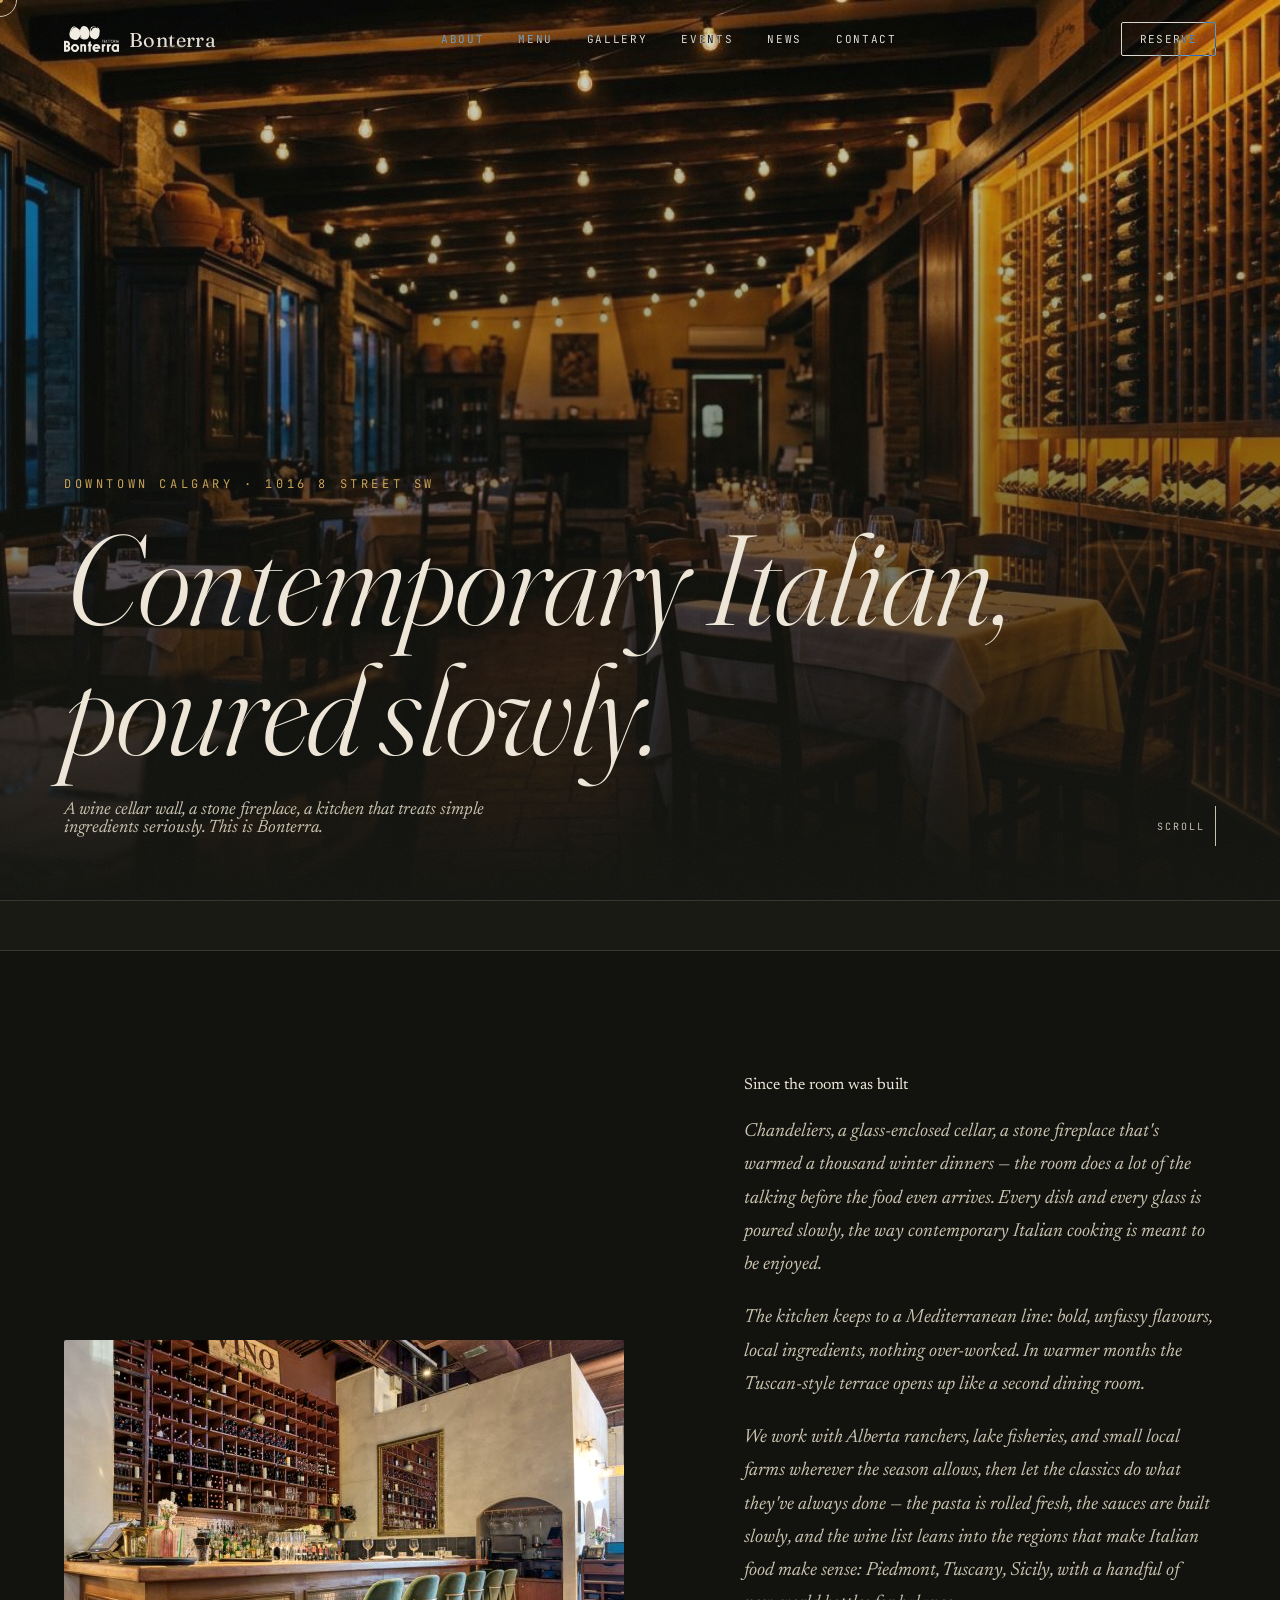
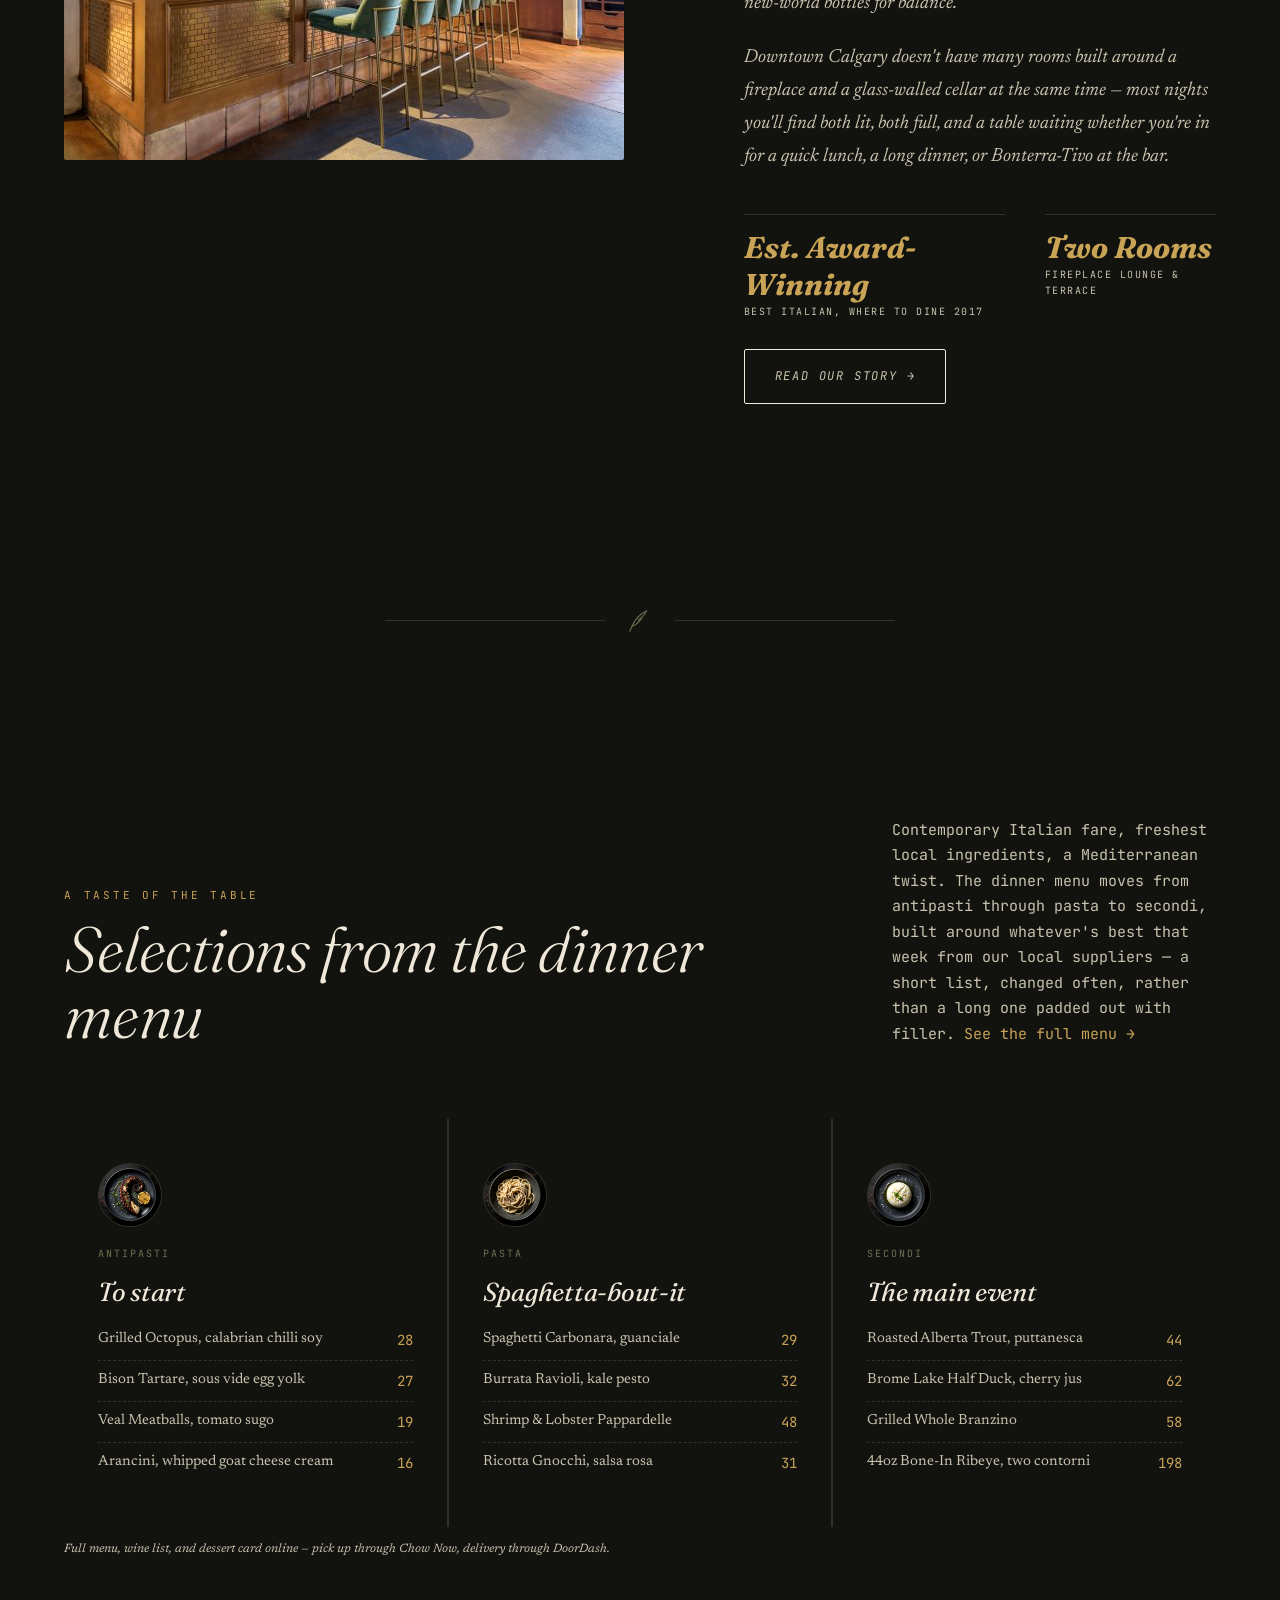
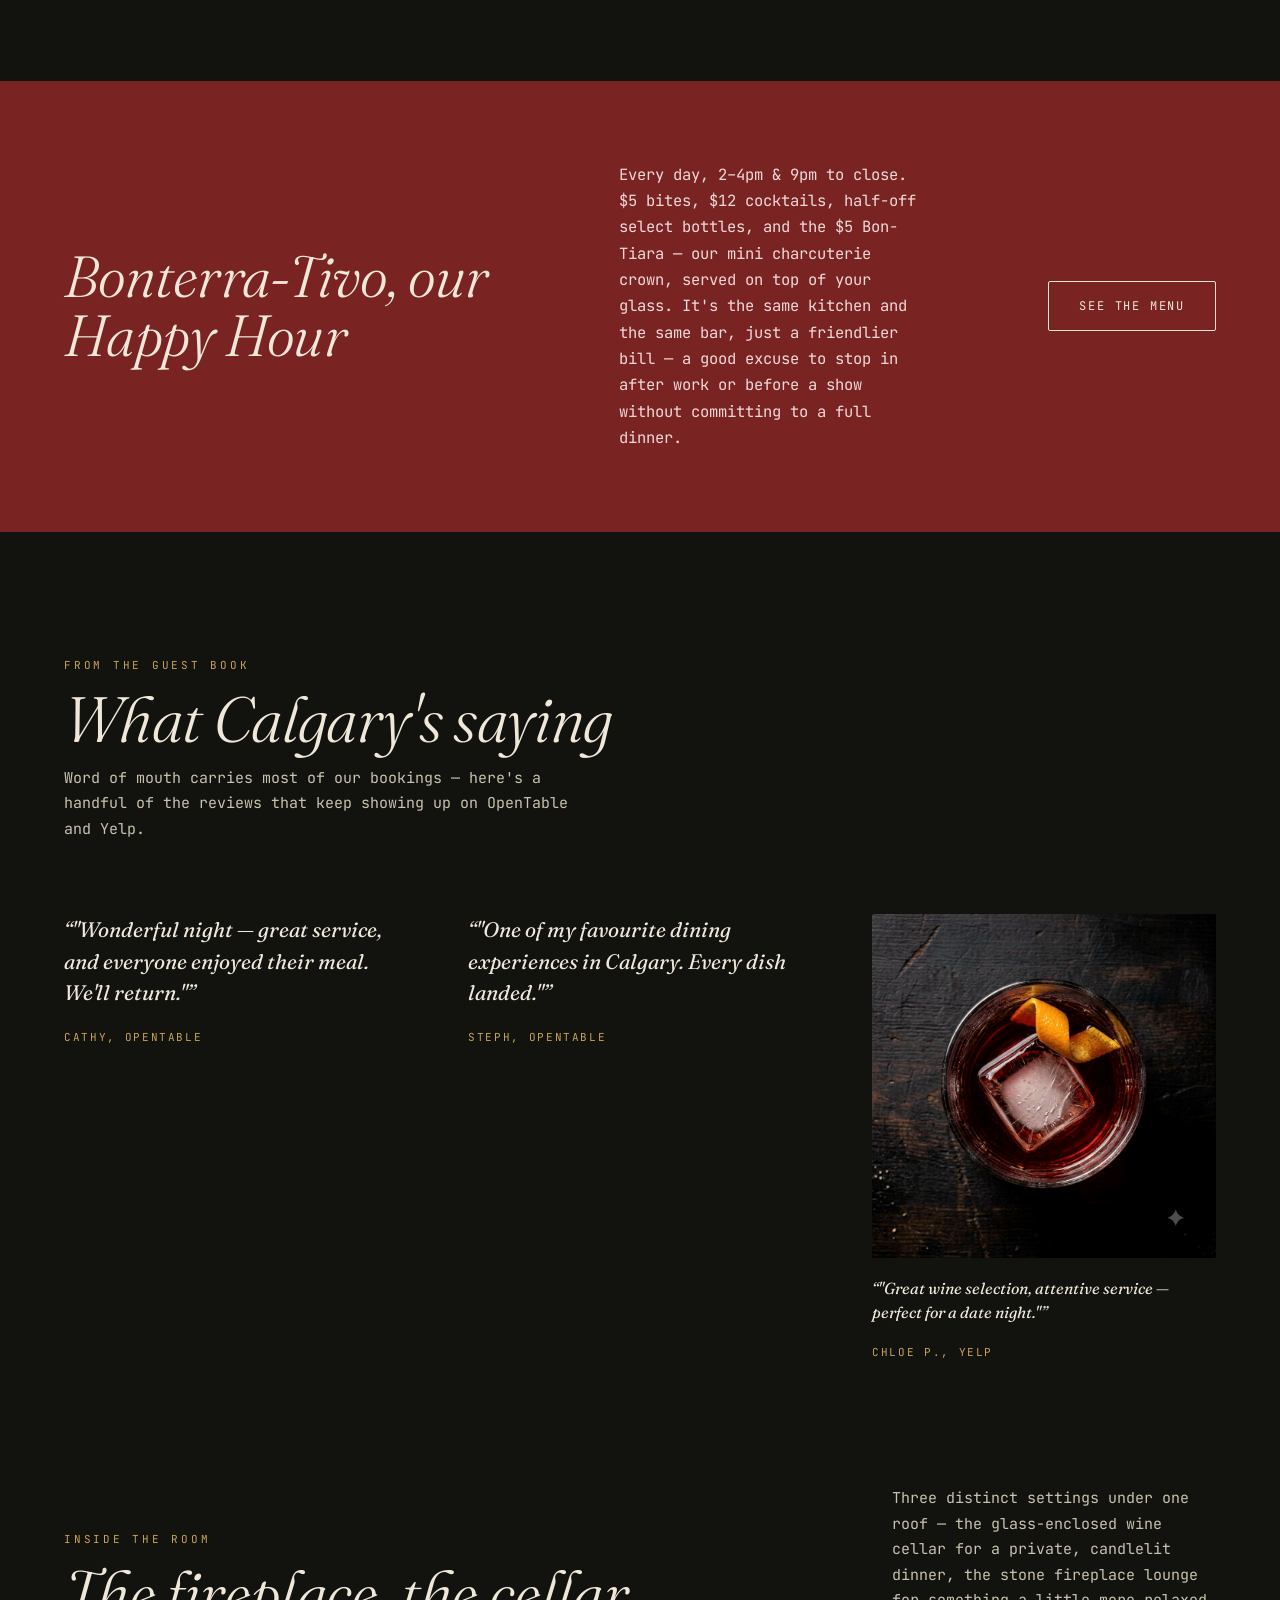
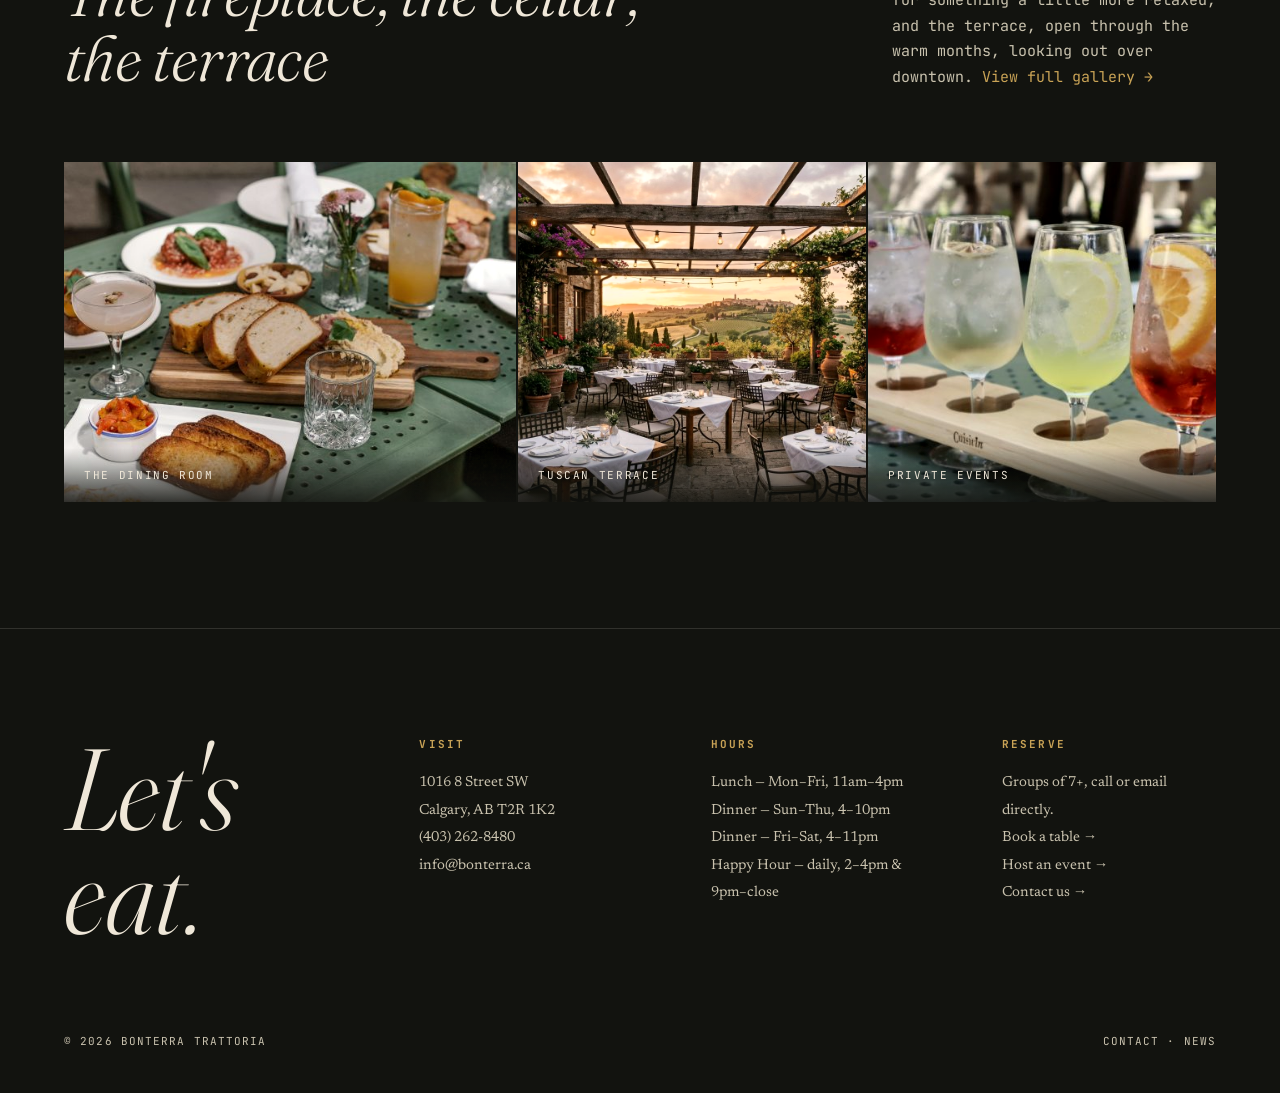
==== index.html @ 173fca6e "Fixed images: renamed and linked all restaurant photos" ====
<!DOCTYPE html>
<html lang="en">
<head>
<meta charset="UTF-8">
<meta name="viewport" content="width=device-width, initial-scale=1.0">
<title>Bonterra Trattoria — Italian in Calgary</title>
<meta name="description" content="Contemporary Italian in downtown Calgary — wine cellar, stone fireplace, Tuscan terrace, daily happy hour.">
<link rel="canonical" href="https://bonterra-website.pages.dev/">
<link rel="icon" href="/favicon.ico" sizes="any">
<link rel="icon" type="image/svg+xml" href="images/SVG/bonterra-logo-icon.svg">
<link rel="icon" type="image/png" sizes="180x180" href="images/favicon.png">
<link rel="apple-touch-icon" href="images/favicon.png">
<meta property="og:title" content="Bonterra Trattoria — Downtown Calgary">
<meta property="og:description" content="Contemporary Italian fare, a glass-enclosed wine cellar, and a Tuscan-style terrace in the heart of downtown Calgary.">
<meta property="og:type" content="restaurant">
<meta property="og:url" content="https://bonterra-website.pages.dev/">
<meta property="og:image" content="https://bonterra-website.pages.dev/images/hero-dining-room.jpg">
<meta name="twitter:card" content="summary_large_image">
<link rel="preconnect" href="https://fonts.googleapis.com">
<link rel="preconnect" href="https://fonts.gstatic.com" crossorigin>
<link rel="preload" as="style" href="https://fonts.googleapis.com/css2?family=Fraunces:opsz,wght,ital@9..144,300..700,0..1&family=Newsreader:ital,wght@1,400;1,500&family=JetBrains+Mono:wght@400;500&display=swap">
<link href="https://fonts.googleapis.com/css2?family=Fraunces:opsz,wght,ital@9..144,300..700,0..1&family=Newsreader:ital,wght@1,400;1,500&family=JetBrains+Mono:wght@400;500&display=swap" rel="stylesheet" media="print" onload="this.media='all'">
<noscript><link href="https://fonts.googleapis.com/css2?family=Fraunces:opsz,wght,ital@9..144,300..700,0..1&family=Newsreader:ital,wght@1,400;1,500&family=JetBrains+Mono:wght@400;500&display=swap" rel="stylesheet"></noscript>
<link rel="stylesheet" href="style.css">
<script type="application/ld+json">
{
  "@context": "https://schema.org",
  "@type": "Restaurant",
  "name": "Bonterra Trattoria",
  "image": "https://bonterra-website.pages.dev/images/hero-dining-room.jpg",
  "url": "https://bonterra-website.pages.dev/",
  "telephone": "+1-403-262-8480",
  "servesCuisine": "Italian",
  "priceRange": "$$$",
  "address": {
    "@type": "PostalAddress",
    "streetAddress": "1016 8 Street SW",
    "addressLocality": "Calgary",
    "addressRegion": "AB",
    "postalCode": "T2R 1K2",
    "addressCountry": "CA"
  },
  "openingHoursSpecification": [
    {"@type":"OpeningHoursSpecification","dayOfWeek":["Monday","Tuesday","Wednesday","Thursday","Friday"],"opens":"11:00","closes":"22:00"},
    {"@type":"OpeningHoursSpecification","dayOfWeek":["Saturday"],"opens":"16:00","closes":"23:00"},
    {"@type":"OpeningHoursSpecification","dayOfWeek":["Sunday"],"opens":"16:00","closes":"22:00"}
  ],
  "sameAs": []
}
</script>
</head>
<body>

<div id="loader">
  <div class="loader-greet" id="loaderGreet"></div>
  <div class="loader-mark"><img src="images/logo.png" alt="Bonterra"></div>
  <div class="loader-label">Bonterra Trattoria</div>
</div>

<div class="cursor-dot"></div>
<div class="cursor-ring"></div>
<div class="cursor-glow"></div>

<header>
  <a href="index.html" class="wordmark"><img src="images/logo.png" alt="Bonterra Trattoria olive branch logo"> Bonterra</a>
  <button class="menu-toggle" aria-label="Toggle menu"><span></span><span></span><span></span></button>
  <nav>
    <ul>
      <li><a href="about.html">About</a></li>
      <li><a href="menu.html">Menu</a></li>
      <li><a href="gallery.html">Gallery</a></li>
      <li><a href="events.html">Events</a></li>
      <li><a href="news.html">News</a></li>
      <li><a href="contact.html">Contact</a></li>
    </ul>
  </nav>
  <a href="reservations.html" class="nav-cta">Reserve</a>
</header>

<section class="hero" id="top">
  <div class="hero-eyebrow">Downtown Calgary · 1016 8 Street SW</div>
  <h1>Contemporary Italian,<br>poured slowly.</h1>
  <p class="hero-sub">A wine cellar wall, a stone fireplace, a kitchen that treats simple ingredients seriously. This is Bonterra.</p>
  <div class="scroll-cue"><span>Scroll</span><div class="line"></div></div>
</section>

<div class="ticker-wrap">
  <div class="ticker">
    <span><b>Bonterra-Tivo</b> — Happy Hour daily 2–4pm &amp; 9pm–close</span>
    <span><b>$5</b> House-made focaccia, cultured butter</span>
    <span><b>$12</b> Cocktails during Bonterra-Tivo</span>
    <span><b>50% off</b> bottles of wine under $100</span>
    <span><b>The Sunday Chop</b> — dine-in only, Sundays after 4pm</span>
    <span aria-hidden="true"><span class="tick-em">Bonterra-Tivo</span> — Happy Hour daily 2–4pm &amp; 9pm–close</span>
    <span aria-hidden="true"><span class="tick-em">$5</span> House-made focaccia, cultured butter</span>
    <span aria-hidden="true"><span class="tick-em">$12</span> Cocktails during Bonterra-Tivo</span>
    <span aria-hidden="true"><span class="tick-em">50% off</span> bottles of wine under $100</span>
    <span aria-hidden="true"><span class="tick-em">The Sunday Chop</span> — dine-in only, Sundays after 4pm</span>
  </div>
</div>

<section id="about">
  <div class="about-grid">
    <img class="reveal" src="images/bonterra-wine-bar-560x420.jpg" alt="Bonterra wine bar" loading="lazy">
    <div class="about-copy reveal">
      <span class="section-head tag" style="margin-bottom:22px;">Since the room was built</span>
      <p>Chandeliers, a glass-enclosed cellar, a stone fireplace that's warmed a thousand winter dinners — the room does a lot of the talking before the food even arrives. Every dish and every glass is poured slowly, the way contemporary Italian cooking is meant to be enjoyed.</p>
      <p>The kitchen keeps to a Mediterranean line: bold, unfussy flavours, local ingredients, nothing over-worked. In warmer months the Tuscan-style terrace opens up like a second dining room.</p>
      <p>We work with Alberta ranchers, lake fisheries, and small local farms wherever the season allows, then let the classics do what they've always done — the pasta is rolled fresh, the sauces are built slowly, and the wine list leans into the regions that make Italian food make sense: Piedmont, Tuscany, Sicily, with a handful of new-world bottles for balance.</p>
      <p>Downtown Calgary doesn't have many rooms built around a fireplace and a glass-walled cellar at the same time — most nights you'll find both lit, both full, and a table waiting whether you're in for a quick lunch, a long dinner, or Bonterra-Tivo at the bar.</p>
      <div class="about-stats">
        <div><b>Est. Award-Winning</b><span>Best Italian, Where to Dine 2017</span></div>
        <div><b>Two Rooms</b><span>Fireplace lounge &amp; terrace</span></div>
      </div>
      <p style="margin-top:30px;"><a href="about.html" class="hh-cta" style="display:inline-block;">Read our story →</a></p>
    </div>
  </div>
</section>

<div class="olive-divider reveal"><div class="stem"></div><svg viewBox="0 0 40 40"><path d="M8,32 C12,22 16,14 28,8"/><path d="M12,26 C16,24 19,21 22,17"/><path d="M18,19 C22,16 25,13 27,10" /></svg><div class="stem"></div></div>

<section id="menu">
  <div class="section-head reveal">
    <div>
      <span class="tag">A taste of the table</span>
      <h2>Selections from the dinner menu</h2>
    </div>
    <p>Contemporary Italian fare, freshest local ingredients, a Mediterranean twist. The dinner menu moves from antipasti through pasta to secondi, built around whatever's best that week from our local suppliers — a short list, changed often, rather than a long one padded out with filler. <a href="menu.html" style="color:var(--brass);">See the full menu →</a></p>
  </div>
  <div class="menu-cards reveal">
    <div class="menu-card">
      <img class="dish-photo" src="images/dish-octopus.jpg" alt="Grilled octopus" loading="lazy">
      <span class="cat">Antipasti</span>
      <h3>To start</h3>
      <div class="dish-row"><span class="dish-name">Grilled Octopus, calabrian chilli soy</span><span class="dish-price">28</span></div>
      <div class="dish-row"><span class="dish-name">Bison Tartare, sous vide egg yolk</span><span class="dish-price">27</span></div>
      <div class="dish-row"><span class="dish-name">Veal Meatballs, tomato sugo</span><span class="dish-price">19</span></div>
      <div class="dish-row"><span class="dish-name">Arancini, whipped goat cheese cream</span><span class="dish-price">16</span></div>
    </div>
    <div class="menu-card">
      <img class="dish-photo" src="images/dish-cacio-e-pepe.jpg" alt="Cacio e pepe" loading="lazy">
      <span class="cat">Pasta</span>
      <h3>Spaghetta-bout-it</h3>
      <div class="dish-row"><span class="dish-name">Spaghetti Carbonara, guanciale</span><span class="dish-price">29</span></div>
      <div class="dish-row"><span class="dish-name">Burrata Ravioli, kale pesto</span><span class="dish-price">32</span></div>
      <div class="dish-row"><span class="dish-name">Shrimp &amp; Lobster Pappardelle</span><span class="dish-price">48</span></div>
      <div class="dish-row"><span class="dish-name">Ricotta Gnocchi, salsa rosa</span><span class="dish-price">31</span></div>
    </div>
    <div class="menu-card">
      <img class="dish-photo" src="images/dish-burrata.jpg" alt="Burrata" loading="lazy">
      <span class="cat">Secondi</span>
      <h3>The main event</h3>
      <div class="dish-row"><span class="dish-name">Roasted Alberta Trout, puttanesca</span><span class="dish-price">44</span></div>
      <div class="dish-row"><span class="dish-name">Brome Lake Half Duck, cherry jus</span><span class="dish-price">62</span></div>
      <div class="dish-row"><span class="dish-name">Grilled Whole Branzino</span><span class="dish-price">58</span></div>
      <div class="dish-row"><span class="dish-name">44oz Bone-In Ribeye, two contorni</span><span class="dish-price">198</span></div>
    </div>
  </div>
  <p class="menu-note reveal">Full menu, wine list, and dessert card online — pick up through Chow Now, delivery through DoorDash.</p>
</section>

<section id="happy-hour" style="padding:0;">
  <div class="hh-band reveal">
    <h2>Bonterra-Tivo, our Happy Hour</h2>
    <p>Every day, 2–4pm &amp; 9pm to close. $5 bites, $12 cocktails, half-off select bottles, and the $5 Bon-Tiara — our mini charcuterie crown, served on top of your glass. It's the same kitchen and the same bar, just a friendlier bill — a good excuse to stop in after work or before a show without committing to a full dinner.</p>
    <a href="menu.html#happy-hour" class="hh-cta">See the menu</a>
  </div>
</section>

<section>
  <div class="section-head reveal">
    <div><span class="tag">From the guest book</span><h2>What Calgary's saying</h2><p style="max-width:520px;margin-top:14px;color:var(--parchment-dim);">Word of mouth carries most of our bookings — here's a handful of the reviews that keep showing up on OpenTable and Yelp.</p></div>
  </div>
  <div class="reviews reveal">
    <div class="review"><q>"Wonderful night — great service, and everyone enjoyed their meal. We'll return."</q><span class="who">Cathy, OpenTable</span></div>
    <div class="review"><q>"One of my favourite dining experiences in Calgary. Every dish landed."</q><span class="who">Steph, OpenTable</span></div>
    <div class="review">
      <img src="images/cocktail-negroni.jpg" alt="Bonterra cocktail" style="width:100%;aspect-ratio:1;object-fit:cover;border-radius:2px;margin-bottom:18px;filter:sepia(0.1) contrast(1.05);">
      <q style="font-size:16px;">"Great wine selection, attentive service — perfect for a date night."</q><span class="who">Chloe P., Yelp</span>
    </div>
  </div>
</section>

<section style="padding-top:0;">
  <div class="section-head reveal">
    <div><span class="tag">Inside the room</span><h2>The fireplace, the cellar, the terrace</h2></div>
    <p>Three distinct settings under one roof — the glass-enclosed wine cellar for a private, candlelit dinner, the stone fireplace lounge for something a little more relaxed, and the terrace, open through the warm months, looking out over downtown. <a href="gallery.html" style="color:var(--brass);">View full gallery →</a></p>
  </div>
  <div class="strip reveal">
    <figure><img src="images/IMG_9889-min-940x420.jpg" alt="Dining room"><figcaption>The dining room</figcaption></figure>
    <figure><img src="images/terrace-sunset.jpg" alt="Terrace at sunset"><figcaption>Tuscan terrace</figcaption></figure>
    <figure><img src="images/IMG_5061-940x420.jpg" alt="Private event space"><figcaption>Private events</figcaption></figure>
  </div>
</section>

<footer id="visit">
  <div class="footer-grid">
    <div>
      <div class="footer-word">Let's<br>eat.</div>
    </div>
    <div>
      <h4>Visit</h4>
      <p>1016 8 Street SW<br>Calgary, AB T2R 1K2</p>
      <a href="tel:4032628480">(403) 262-8480</a>
      <a href="mailto:info@bonterra.ca">info@bonterra.ca</a>
    </div>
    <div>
      <h4>Hours</h4>
      <p>Lunch — Mon–Fri, 11am–4pm</p>
      <p>Dinner — Sun–Thu, 4–10pm</p>
      <p>Dinner — Fri–Sat, 4–11pm</p>
      <p>Happy Hour — daily, 2–4pm &amp; 9pm–close</p>
    </div>
    <div>
      <h4>Reserve</h4>
      <p>Groups of 7+, call or email directly.</p>
      <a href="reservations.html">Book a table →</a>
      <a href="events.html">Host an event →</a>
      <a href="contact.html">Contact us →</a>
    </div>
  </div>
  <div class="footer-bottom">
    <span>© 2026 Bonterra Trattoria</span>
    <span><a href="contact.html">Contact</a> · <a href="news.html">News</a></span>
  </div>
</footer>

<script src="script.js"></script>
</body>
</html>
---- style.css ----
:root{
    --ink:#12130f;
    --ink-2:#191a14;
    --parchment:#efe7d8;
    --parchment-dim:#c9c2ae;
    --brass:#c9a356;
    --oxblood:#7a2323;
    --olive:#6b7353;
    --line:rgba(239,231,216,0.14);
  }
  *{box-sizing:border-box;margin:0;padding:0;}
  html{scroll-behavior:smooth;}
  body{
    background:var(--ink);
    color:var(--parchment);
    font-family:'Newsreader', serif;
    overflow-x:hidden;
    -webkit-font-smoothing:antialiased;
  }
  ::selection{background:var(--brass);color:var(--ink);}

  h1,h2,h3,.display{
    font-family:'Fraunces', serif;
    font-weight:400;
    letter-spacing:-0.01em;
    line-height:1.02;
  }
  .mono{
    font-family:'JetBrains Mono', monospace;
    letter-spacing:0.04em;
    text-transform:uppercase;
  }
  a{color:inherit;text-decoration:none;}
  img{max-width:100%;display:block;}

  /* grain overlay */
  body::before{
    content:"";
    position:fixed;inset:0;
    z-index:200;
    pointer-events:none;
    opacity:0.05;
    background-image:url("data:image/svg+xml,%3Csvg xmlns='http://www.w3.org/2000/svg' width='120' height='120'%3E%3Cfilter id='n'%3E%3CfeTurbulence type='fractalNoise' baseFrequency='0.9' numOctaves='2' stitchTiles='stitch'/%3E%3C/filter%3E%3Crect width='100%25' height='100%25' filter='url(%23n)'/%3E%3C/svg%3E");
  }

  /* ---------- LOADER ---------- */
  #loader{
    position:fixed;inset:0;z-index:500;
    background:var(--ink);
    display:flex;align-items:center;justify-content:center;
    transition:opacity 0.9s ease, visibility 0.9s ease;
  }
  #loader.done{opacity:0;visibility:hidden;}
  .loader-greet{
    position:absolute;
    left:50%;top:50%;
    font-family:'Fraunces',serif;
    font-style:italic;
    font-weight:400;
    font-size:clamp(28px,4vw,44px);
    color:var(--parchment);
    letter-spacing:0.01em;
    white-space:nowrap;
    opacity:0;
    transform:translate(-50%,calc(-50% + 10px));
    pointer-events:none;
  }
  .loader-greet.show{
    animation:greetPulse 0.42s ease forwards;
  }
  @keyframes greetPulse{
    0%{opacity:0;transform:translate(-50%,calc(-50% + 10px));}
    35%{opacity:1;transform:translate(-50%,-50%);}
    75%{opacity:1;transform:translate(-50%,-50%);}
    100%{opacity:0;transform:translate(-50%,calc(-50% - 8px));}
  }
  .loader-mark{
    position:relative;width:180px;height:auto;
  }
  .loader-mark img{
    width:100%;height:auto;display:block;
    opacity:0;
    transform:scale(0.85);
    filter:brightness(0) saturate(100%) invert(76%) sepia(29%) saturate(447%) hue-rotate(1deg) brightness(93%) contrast(90%);
    animation:markIn 1.1s cubic-bezier(.16,.9,.3,1) 1.9s forwards;
  }
  @keyframes markIn{
    0%{opacity:0;transform:scale(0.8);}
    60%{opacity:1;}
    100%{opacity:1;transform:scale(1);}
  }
  .loader-mark::after{
    content:"";
    position:absolute;left:50%;top:50%;
    width:60px;height:60px;
    transform:translate(-50%,-50%);
    border:1px solid var(--brass);
    border-radius:50%;
    opacity:0;
    animation:ringPulse 1.8s ease 2.0s forwards;
  }
  @keyframes ringPulse{
    0%{opacity:0.9;width:60px;height:60px;}
    100%{opacity:0;width:340px;height:340px;}
  }
  .loader-label{
    position:absolute;
    bottom:14%;
    font-family:'JetBrains Mono',monospace;
    font-size:11px;
    letter-spacing:0.3em;
    color:var(--parchment-dim);
    text-transform:uppercase;
    opacity:0;
    animation:fadeIn 0.6s ease 2.3s forwards;
  }
  @keyframes fadeIn{to{opacity:1;}}

  /* ---------- CUSTOM CURSOR ---------- */
  @media (hover:hover) and (pointer:fine){
    body{cursor:none;}
    .cursor-dot, .cursor-ring{
      position:fixed;top:0;left:0;pointer-events:none;z-index:400;
      transform:translate(-50%,-50%);
    }
    .cursor-dot{
      width:6px;height:6px;border-radius:50%;background:var(--brass);
      transition:transform 0.15s ease, opacity 0.2s ease;
    }
    .cursor-ring{
      width:34px;height:34px;border-radius:50%;
      border:1px solid var(--parchment-dim);
      transition:width 0.25s ease, height 0.25s ease, border-color 0.25s ease, transform 0.08s linear, opacity 0.2s ease;
    }
    .cursor-ring.hovering{
      width:64px;height:64px;
      border-color:var(--brass);
      background:rgba(201,163,86,0.08);
    }
  }

  /* ---------- CURSOR GLOW + OLIVE TRAIL ---------- */
  .cursor-glow{
    position:fixed;top:0;left:0;z-index:150;pointer-events:none;
    width:520px;height:520px;border-radius:50%;
    transform:translate(-50%,-50%);
    background:radial-gradient(circle, rgba(201,163,86,0.16) 0%, rgba(107,115,83,0.10) 38%, rgba(107,115,83,0) 70%);
    mix-blend-mode:screen;
    opacity:0;
    transition:opacity 0.5s ease;
    will-change:left,top;
  }
  .cursor-glow.active{opacity:1;}

  .olive-leaf{
    position:fixed;top:0;left:0;z-index:151;pointer-events:none;
    width:16px;height:16px;
    transform:translate(-50%,-50%) rotate(0deg) scale(0.6);
    opacity:0;
    color:var(--olive);
  }
  .olive-leaf svg{width:100%;height:100%;display:block;}
  .olive-leaf path{fill:currentColor;opacity:0.55;}
  @keyframes leafDrift{
    0%{opacity:0;transform:translate(-50%,-50%) rotate(var(--r0,0deg)) scale(0.4);}
    12%{opacity:0.85;}
    100%{
      opacity:0;
      transform:translate(calc(-50% + var(--dx,40px)), calc(-50% + var(--dy,60px))) rotate(var(--r1,120deg)) scale(1);
    }
  }
  .olive-leaf.drift{animation:leafDrift 1.6s cubic-bezier(.2,.7,.3,1) forwards;}

  @media (max-width:820px){
    .cursor-glow, .olive-leaf{display:none;}
  }

  /* ---------- OLIVE DIVIDER ---------- */
  .olive-divider{
    display:flex;align-items:center;justify-content:center;gap:18px;
    padding:6vh 0;opacity:0.75;
  }
  .olive-divider .stem{width:min(220px,30vw);height:1px;background:var(--line);}
  .olive-divider svg{width:34px;height:34px;flex-shrink:0;}
  .olive-divider path{fill:none;stroke:var(--olive);stroke-width:1.3;stroke-linecap:round;}

  /* ---------- NAV ---------- */
  header{
    position:fixed;top:0;left:0;right:0;z-index:100;
    display:flex;align-items:center;justify-content:space-between;
    padding:22px 5vw;
    mix-blend-mode:difference;
  }
  .wordmark{font-family:'Fraunces',serif;font-size:20px;letter-spacing:0.02em;display:flex;align-items:center;gap:10px;}
  .wordmark img{height:26px;width:auto;filter:brightness(0) saturate(100%) invert(94%) sepia(8%) saturate(215%) hue-rotate(9deg) brightness(103%) contrast(94%);}
  nav ul{list-style:none;display:flex;gap:34px;}
  nav a{font-family:'JetBrains Mono',monospace;font-size:11px;letter-spacing:0.15em;text-transform:uppercase;position:relative;}
  nav a::after{
    content:"";position:absolute;left:0;bottom:-4px;width:0;height:1px;background:var(--brass);
    transition:width 0.3s ease;
  }
  nav a:hover::after{width:100%;}
  .nav-cta{
    border:1px solid var(--parchment);padding:9px 18px;border-radius:2px;
    font-family:'JetBrains Mono',monospace;font-size:11px;letter-spacing:0.1em;text-transform:uppercase;
  }
  .menu-toggle{display:none;}

  /* ---------- HERO ---------- */
  .hero{
    position:relative;min-height:100svh;
    display:flex;flex-direction:column;justify-content:flex-end;
    padding:0 5vw 7vh;
    background:
      linear-gradient(180deg, rgba(18,19,15,0.15) 0%, rgba(18,19,15,0.55) 60%, var(--ink) 100%),
      url('images/hero-dining-room.jpg') center 40%/cover no-repeat;
  }
  .hero-eyebrow{
    font-family:'JetBrains Mono',monospace;font-size:12px;letter-spacing:0.3em;
    color:var(--brass);text-transform:uppercase;margin-bottom:22px;
    opacity:0;animation:riseIn 1s ease 0.4s forwards;
  }
  .hero h1{
    font-size:clamp(52px, 10vw, 148px);
    font-style:italic;
    font-weight:300;
    color:var(--parchment);
    max-width:14ch;
    opacity:0;animation:riseIn 1.1s ease 0.6s forwards;
  }
  .hero-sub{
    margin-top:26px;max-width:46ch;font-size:18px;color:var(--parchment-dim);font-style:italic;
    opacity:0;animation:riseIn 1.1s ease 0.9s forwards;
  }
  @keyframes riseIn{from{opacity:0;transform:translateY(24px);}to{opacity:1;transform:translateY(0);}}

  .scroll-cue{
    position:absolute;right:5vw;bottom:6vh;
    display:flex;align-items:center;gap:10px;
    font-family:'JetBrains Mono',monospace;font-size:10px;letter-spacing:0.2em;color:var(--parchment-dim);
    text-transform:uppercase;
  }
  .scroll-cue .line{width:1px;height:40px;background:var(--parchment-dim);position:relative;overflow:hidden;}
  .scroll-cue .line::after{
    content:"";position:absolute;top:-100%;left:0;width:100%;height:100%;background:var(--brass);
    animation:pour 2.2s ease-in-out infinite;
  }
  @keyframes pour{0%{top:-100%;}60%{top:100%;}100%{top:100%;}}

  /* ---------- TICKER ---------- */
  .ticker-wrap{
    border-top:1px solid var(--line);border-bottom:1px solid var(--line);
    background:var(--ink-2);
    padding:16px 0;overflow:hidden;white-space:nowrap;
  }
  .ticker{display:inline-block;padding-left:100%;animation:scrollTicker 32s linear infinite;}
  .ticker span{
    font-family:'JetBrains Mono',monospace;font-size:13px;letter-spacing:0.08em;
    text-transform:uppercase;color:var(--parchment-dim);margin-right:48px;
  }
  .ticker span b, .ticker span .tick-em{color:var(--brass);font-weight:500;}
  @keyframes scrollTicker{from{transform:translateX(0);}to{transform:translateX(-100%);}}

  section{padding:14vh 5vw;position:relative;}
  .section-head{display:flex;justify-content:space-between;align-items:flex-end;gap:40px;margin-bottom:8vh;flex-wrap:wrap;}
  .section-head .tag{
    font-family:'JetBrains Mono',monospace;font-size:11px;letter-spacing:0.25em;
    color:var(--brass);text-transform:uppercase;margin-bottom:14px;display:block;
  }
  .section-head h2{font-size:clamp(34px,5vw,64px);font-style:italic;font-weight:300;max-width:16ch;}
  .section-head p{max-width:36ch;color:var(--parchment-dim);font-size:15px;font-family:'JetBrains Mono',monospace;text-transform:none;letter-spacing:0;line-height:1.7;}

  .reveal{opacity:0;transform:translateY(36px);transition:opacity 0.9s ease, transform 0.9s ease;}
  .reveal.in{opacity:1;transform:translateY(0);}

  /* ---------- ABOUT ---------- */
  .about-grid{display:grid;grid-template-columns:1.1fr 0.9fr;gap:8vw;align-items:center;}
  .about-grid img{border-radius:2px;filter:sepia(0.15) contrast(1.05);}
  .about-copy p{font-size:19px;line-height:1.75;color:var(--parchment-dim);font-style:italic;margin-bottom:20px;}
  .about-stats{display:flex;gap:40px;margin-top:40px;}
  .about-stats div{border-top:1px solid var(--line);padding-top:14px;}
  .about-stats b{font-family:'Fraunces',serif;font-size:30px;display:block;color:var(--brass);font-style:italic;}
  .about-stats span{font-family:'JetBrains Mono',monospace;font-size:10px;letter-spacing:0.15em;text-transform:uppercase;color:var(--parchment-dim);}

  /* ---------- MENU ---------- */
  .menu-cards{display:grid;grid-template-columns:repeat(3,1fr);gap:2px;background:var(--line);}
  .menu-card{
    background:var(--ink);padding:44px 34px;position:relative;overflow:hidden;
    transition:background 0.4s ease;
  }
  .menu-card:hover{background:var(--ink-2);}
  .dish-photo{width:64px;height:64px;object-fit:cover;border-radius:50%;border:1px solid var(--line);margin-bottom:18px;filter:sepia(0.15) contrast(1.05);}
  .menu-card .cat{font-family:'JetBrains Mono',monospace;font-size:10px;letter-spacing:0.2em;color:var(--olive);text-transform:uppercase;}
  .menu-card h3{font-size:26px;font-style:italic;margin:18px 0 14px;color:var(--parchment);}
  .dish-row{display:flex;justify-content:space-between;gap:16px;padding:11px 0;border-bottom:1px dashed var(--line);}
  .dish-row:last-child{border-bottom:none;}
  .dish-name{font-size:14.5px;color:var(--parchment-dim);}
  .dish-price{font-family:'JetBrains Mono',monospace;font-size:14px;color:var(--brass);}
  .menu-note{font-size:12px;color:var(--parchment-dim);opacity:0.65;font-style:italic;margin-top:16px;}

  /* ---------- HAPPY HOUR BANNER ---------- */
  .hh-band{
    background:var(--oxblood);
    padding:9vh 5vw;
    display:flex;align-items:center;justify-content:space-between;gap:40px;flex-wrap:wrap;
  }
  .hh-band h2{font-size:clamp(30px,5vw,58px);font-style:italic;font-weight:300;max-width:12ch;}
  .hh-band p{max-width:34ch;font-size:15.5px;line-height:1.7;color:#f0d9d9;font-family:'JetBrains Mono',monospace;text-transform:none;letter-spacing:0;}
  .hh-cta{
    border:1px solid var(--parchment);padding:16px 30px;border-radius:2px;flex-shrink:0;
    font-family:'JetBrains Mono',monospace;font-size:12px;letter-spacing:0.15em;text-transform:uppercase;
    transition:background 0.3s ease, color 0.3s ease;
  }
  .hh-cta:hover{background:var(--parchment);color:var(--oxblood);}

  /* ---------- REVIEWS ---------- */
  .reviews{display:grid;grid-template-columns:repeat(3,1fr);gap:60px;}
  .review q{font-family:'Fraunces',serif;font-style:italic;font-size:21px;line-height:1.5;display:block;margin-bottom:20px;}
  .review .who{font-family:'JetBrains Mono',monospace;font-size:11px;letter-spacing:0.15em;color:var(--brass);text-transform:uppercase;}

  /* ---------- EVENTS/GALLERY STRIP ---------- */
  .strip{display:grid;grid-template-columns:1.3fr 1fr 1fr;gap:2px;}
  .strip figure{position:relative;overflow:hidden;height:340px;}
  .strip img{width:100%;height:100%;object-fit:cover;transition:transform 0.7s ease;filter:sepia(0.1) contrast(1.05);}
  .strip figure:hover img{transform:scale(1.06);}
  .strip figcaption{
    position:absolute;left:0;bottom:0;padding:20px;
    background:linear-gradient(0deg, rgba(18,19,15,0.85), transparent);
    font-family:'JetBrains Mono',monospace;font-size:11px;letter-spacing:0.15em;text-transform:uppercase;
    width:100%;
  }

  /* ---------- FOOTER / VISIT ---------- */
  footer{
    padding:12vh 5vw 5vh;border-top:1px solid var(--line);
  }
  .footer-grid{display:grid;grid-template-columns:1.3fr 1fr 1fr 1fr;gap:6vw;margin-bottom:10vh;}
  .footer-grid h4{
    font-family:'JetBrains Mono',monospace;font-size:11px;letter-spacing:0.2em;text-transform:uppercase;
    color:var(--brass);margin-bottom:18px;
  }
  .footer-grid p, .footer-grid a{font-size:14.5px;color:var(--parchment-dim);line-height:1.9;display:block;}
  .footer-grid a:hover{color:var(--parchment);}
  .footer-word{font-size:clamp(40px,9vw,120px);font-style:italic;font-family:'Fraunces',serif;font-weight:300;color:var(--parchment);line-height:0.9;}
  .footer-bottom{display:flex;justify-content:space-between;align-items:center;flex-wrap:wrap;gap:20px;
    font-family:'JetBrains Mono',monospace;font-size:11px;letter-spacing:0.1em;color:var(--parchment-dim);text-transform:uppercase;}

  @media (max-width:860px){
    nav ul{display:none;}
    .about-grid{grid-template-columns:1fr;}
    .menu-cards{grid-template-columns:1fr;}
    .reviews{grid-template-columns:1fr;gap:40px;}
    .strip{grid-template-columns:1fr;}
    .strip figure{height:220px;}
    .footer-grid{grid-template-columns:1fr 1fr;gap:40px;}
    .hh-band{flex-direction:column;align-items:flex-start;}
  }
  @media (prefers-reduced-motion: reduce){
    *{animation-duration:0.01ms !important; transition-duration:0.01ms !important;}
  }

/* ---------- MOBILE NAV ---------- */
.menu-toggle{
  display:none;
  background:none;border:none;cursor:pointer;
  width:26px;height:20px;position:relative;z-index:110;
}
.menu-toggle span{
  position:absolute;left:0;width:100%;height:1px;background:var(--parchment);
  transition:transform 0.3s ease, opacity 0.3s ease, top 0.3s ease;
}
.menu-toggle span:nth-child(1){top:0;}
.menu-toggle span:nth-child(2){top:9px;}
.menu-toggle span:nth-child(3){top:18px;}
.menu-toggle.open span:nth-child(1){top:9px;transform:rotate(45deg);}
.menu-toggle.open span:nth-child(2){opacity:0;}
.menu-toggle.open span:nth-child(3){top:9px;transform:rotate(-45deg);}

@media (max-width:860px){
  .menu-toggle{display:block;}
  nav{
    position:fixed;inset:0;z-index:105;
    background:var(--ink);
    display:flex;align-items:center;justify-content:center;
    opacity:0;visibility:hidden;
    transition:opacity 0.4s ease, visibility 0.4s ease;
  }
  nav.open{opacity:1;visibility:visible;}
  nav ul{display:flex !important;flex-direction:column;gap:30px;text-align:center;}
  nav a{font-size:16px;}
  header .nav-cta{display:none;}
}

/* ---------- PAGE HERO (interior pages) ---------- */
.page-hero{
  position:relative;min-height:52vh;
  display:flex;flex-direction:column;justify-content:flex-end;
  padding:0 5vw 6vh;
  background-size:cover;background-position:center;
}
.page-hero::before{
  content:"";position:absolute;inset:0;
  background:linear-gradient(180deg, rgba(18,19,15,0.35) 0%, rgba(18,19,15,0.65) 70%, var(--ink) 100%);
}
.page-hero .hero-eyebrow, .page-hero h1{position:relative;z-index:1;}
.page-hero h1{
  font-size:clamp(40px,7vw,88px);font-style:italic;font-weight:300;color:var(--parchment);
  opacity:0;animation:riseIn 1s ease 0.5s forwards;max-width:18ch;
}
.page-hero .hero-eyebrow{opacity:0;animation:riseIn 1s ease 0.3s forwards;}
.breadcrumb{
  font-family:'JetBrains Mono',monospace;font-size:11px;letter-spacing:0.15em;
  color:var(--parchment-dim);text-transform:uppercase;margin-top:18px;position:relative;z-index:1;
}
.breadcrumb a:hover{color:var(--brass);}

/* ---------- CONTENT PAGES ---------- */
.prose{max-width:70ch;}
.prose p{font-size:17px;line-height:1.8;color:var(--parchment-dim);margin-bottom:20px;}
.prose h3{font-size:26px;font-style:italic;margin:36px 0 14px;color:var(--parchment);}

.info-grid{display:grid;grid-template-columns:repeat(3,1fr);gap:2px;background:var(--line);margin-top:6vh;}
.info-card{background:var(--ink);padding:36px 30px;}
.info-card .cat{font-family:'JetBrains Mono',monospace;font-size:10px;letter-spacing:0.2em;color:var(--olive);text-transform:uppercase;}
.info-card h4{font-size:22px;font-style:italic;margin:14px 0 10px;}
.info-card p, .info-card a{font-size:14.5px;color:var(--parchment-dim);line-height:1.8;}
.info-card a:hover{color:var(--brass);}

/* forms */
.form-grid{display:grid;grid-template-columns:1fr 1fr;gap:24px;max-width:640px;}
.form-grid .full{grid-column:1 / -1;}
label{
  display:block;font-family:'JetBrains Mono',monospace;font-size:10px;letter-spacing:0.15em;
  text-transform:uppercase;color:var(--parchment-dim);margin-bottom:8px;
}
input, textarea, select{
  width:100%;background:transparent;border:none;border-bottom:1px solid var(--line);
  color:var(--parchment);font-family:'Newsreader',serif;font-size:16px;padding:10px 2px;
  transition:border-color 0.3s ease;
}
input:focus, textarea:focus, select:focus{outline:none;border-color:var(--brass);}
select option{background:var(--ink);color:var(--parchment);}
textarea{resize:vertical;min-height:100px;font-style:italic;}
.submit-btn{
  margin-top:10px;border:1px solid var(--parchment);padding:14px 32px;border-radius:2px;
  background:none;color:var(--parchment);font-family:'JetBrains Mono',monospace;
  font-size:12px;letter-spacing:0.15em;text-transform:uppercase;cursor:pointer;
  transition:background 0.3s ease, color 0.3s ease;
}
.submit-btn:hover{background:var(--parchment);color:var(--ink);}
.form-note{font-size:12.5px;color:var(--parchment-dim);opacity:0.7;margin-top:10px;}

/* menu page */
.full-menu-section{margin-bottom:10vh;}
.full-menu-section .cat-title{
  display:flex;align-items:center;gap:20px;margin-bottom:5vh;
}
.full-menu-section .cat-title h2{font-size:clamp(28px,4vw,44px);font-style:italic;font-weight:300;}
.full-menu-section .cat-title .stem{flex:1;height:1px;background:var(--line);}
.dish-grid{display:grid;grid-template-columns:1fr 1fr;gap:14px 60px;}
@media (max-width:700px){.dish-grid{grid-template-columns:1fr;}}

/* gallery */
.gallery-grid{display:grid;grid-template-columns:repeat(3,1fr);gap:3px;}
.gallery-grid figure{position:relative;overflow:hidden;aspect-ratio:1;}
.gallery-grid img{width:100%;height:100%;object-fit:cover;transition:transform 0.6s ease;filter:sepia(0.1) contrast(1.05);}
.gallery-grid figure:hover img{transform:scale(1.07);}
@media (max-width:700px){.gallery-grid{grid-template-columns:1fr 1fr;}}

/* news */
.news-list{display:flex;flex-direction:column;}
.news-item{
  display:flex;justify-content:space-between;align-items:baseline;gap:30px;
  padding:28px 0;border-bottom:1px solid var(--line);
}
.news-item .date{font-family:'JetBrains Mono',monospace;font-size:11px;letter-spacing:0.1em;color:var(--brass);text-transform:uppercase;flex-shrink:0;}
.news-item h3{font-size:24px;font-style:italic;font-weight:300;}
.news-item p{color:var(--parchment-dim);font-size:14.5px;margin-top:6px;max-width:56ch;}
@media (max-width:700px){.news-item{flex-direction:column;gap:6px;}}

@media (max-width:860px){
  .info-grid{grid-template-columns:1fr;}
  .gallery-grid{grid-template-columns:1fr 1fr;}
}

/* linen texture accent behind full menu sections */
#menu, .full-menu-section:first-of-type{
  position:relative;
}
section:has(.full-menu-section)::before{
  content:"";
  position:absolute;inset:0;
  background:url('images/linen-bg.jpg') center/cover;
  opacity:0.05;
  mix-blend-mode:overlay;
  pointer-events:none;
  z-index:0;
}
section:has(.full-menu-section) > *{position:relative;z-index:1;}
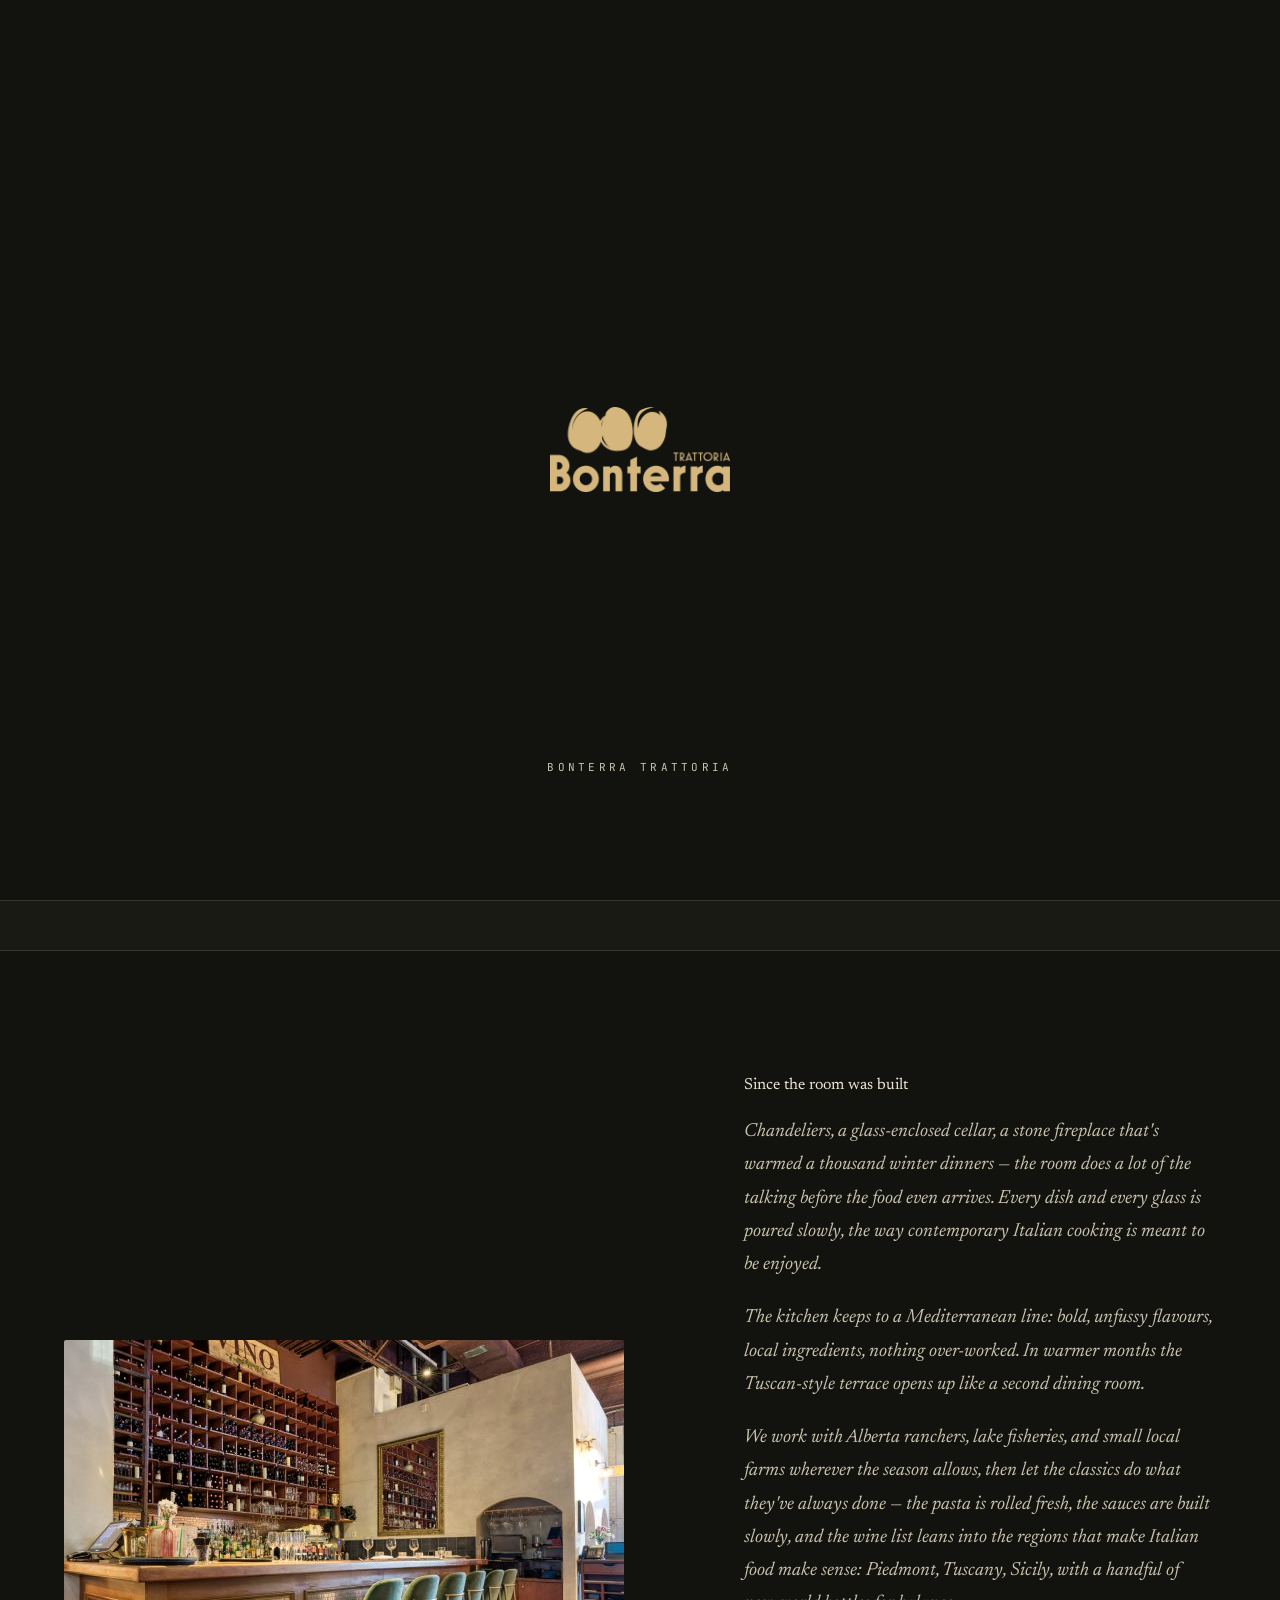
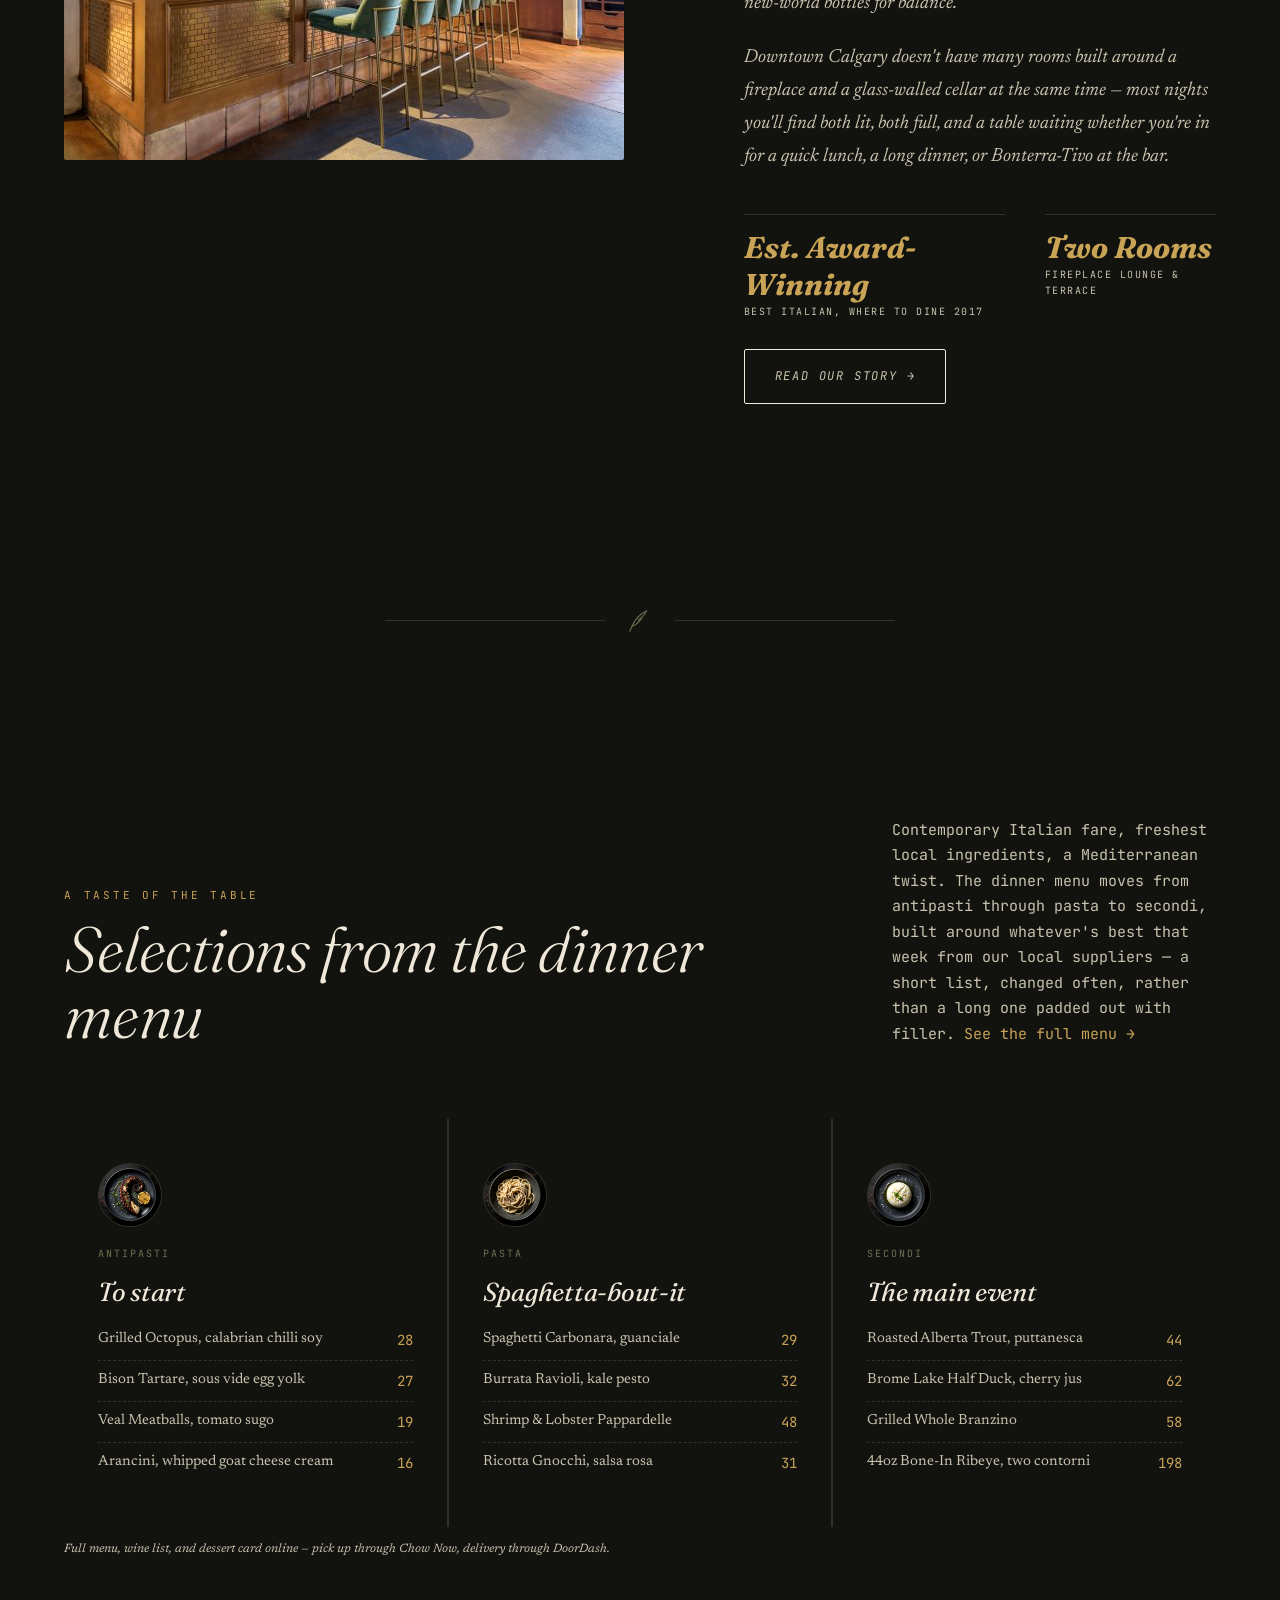
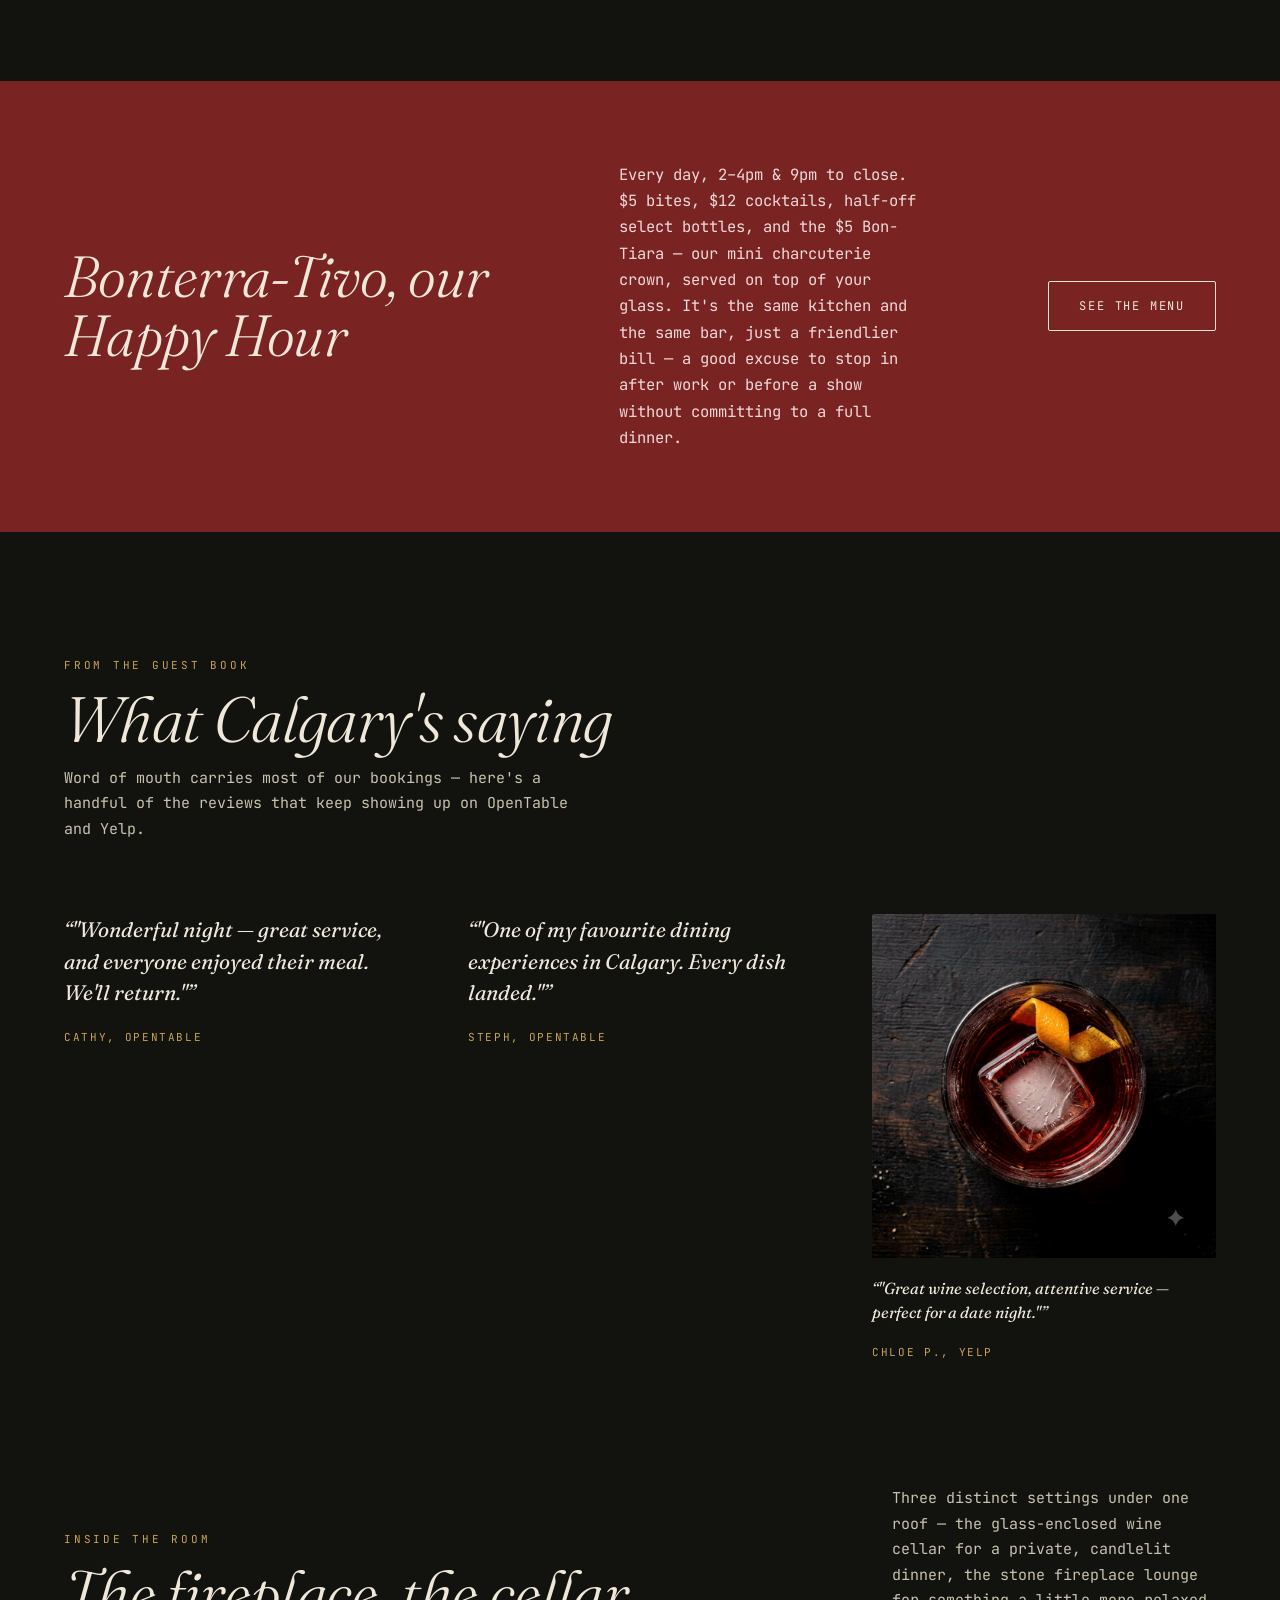
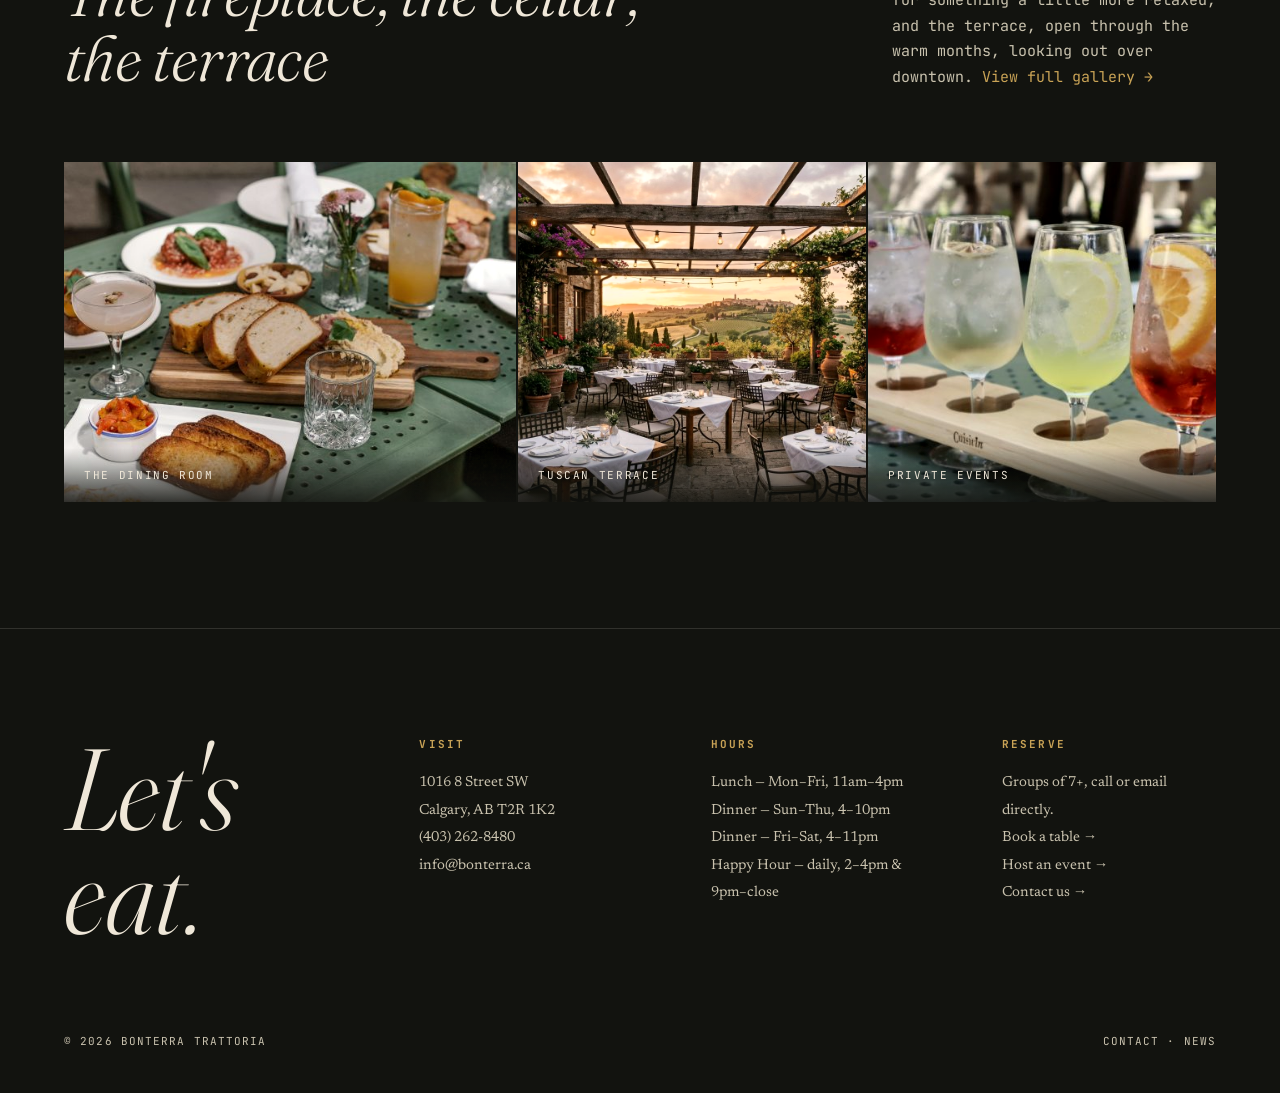
==== commit 86680e97: "Fixed images: renamed and linked all restaurant photos" ====
--- a/index.html
+++ b/index.html
@@ -53,7 +53,7 @@
 
 <div id="loader">
   <div class="loader-greet" id="loaderGreet"></div>
-  <div class="loader-mark"><img src="images/logo.png" alt="Bonterra"></div>
+  <div class="loader-mark"><img src="images/no (1).png" alt="Bonterra"></div>
   <div class="loader-label">Bonterra Trattoria</div>
 </div>
 
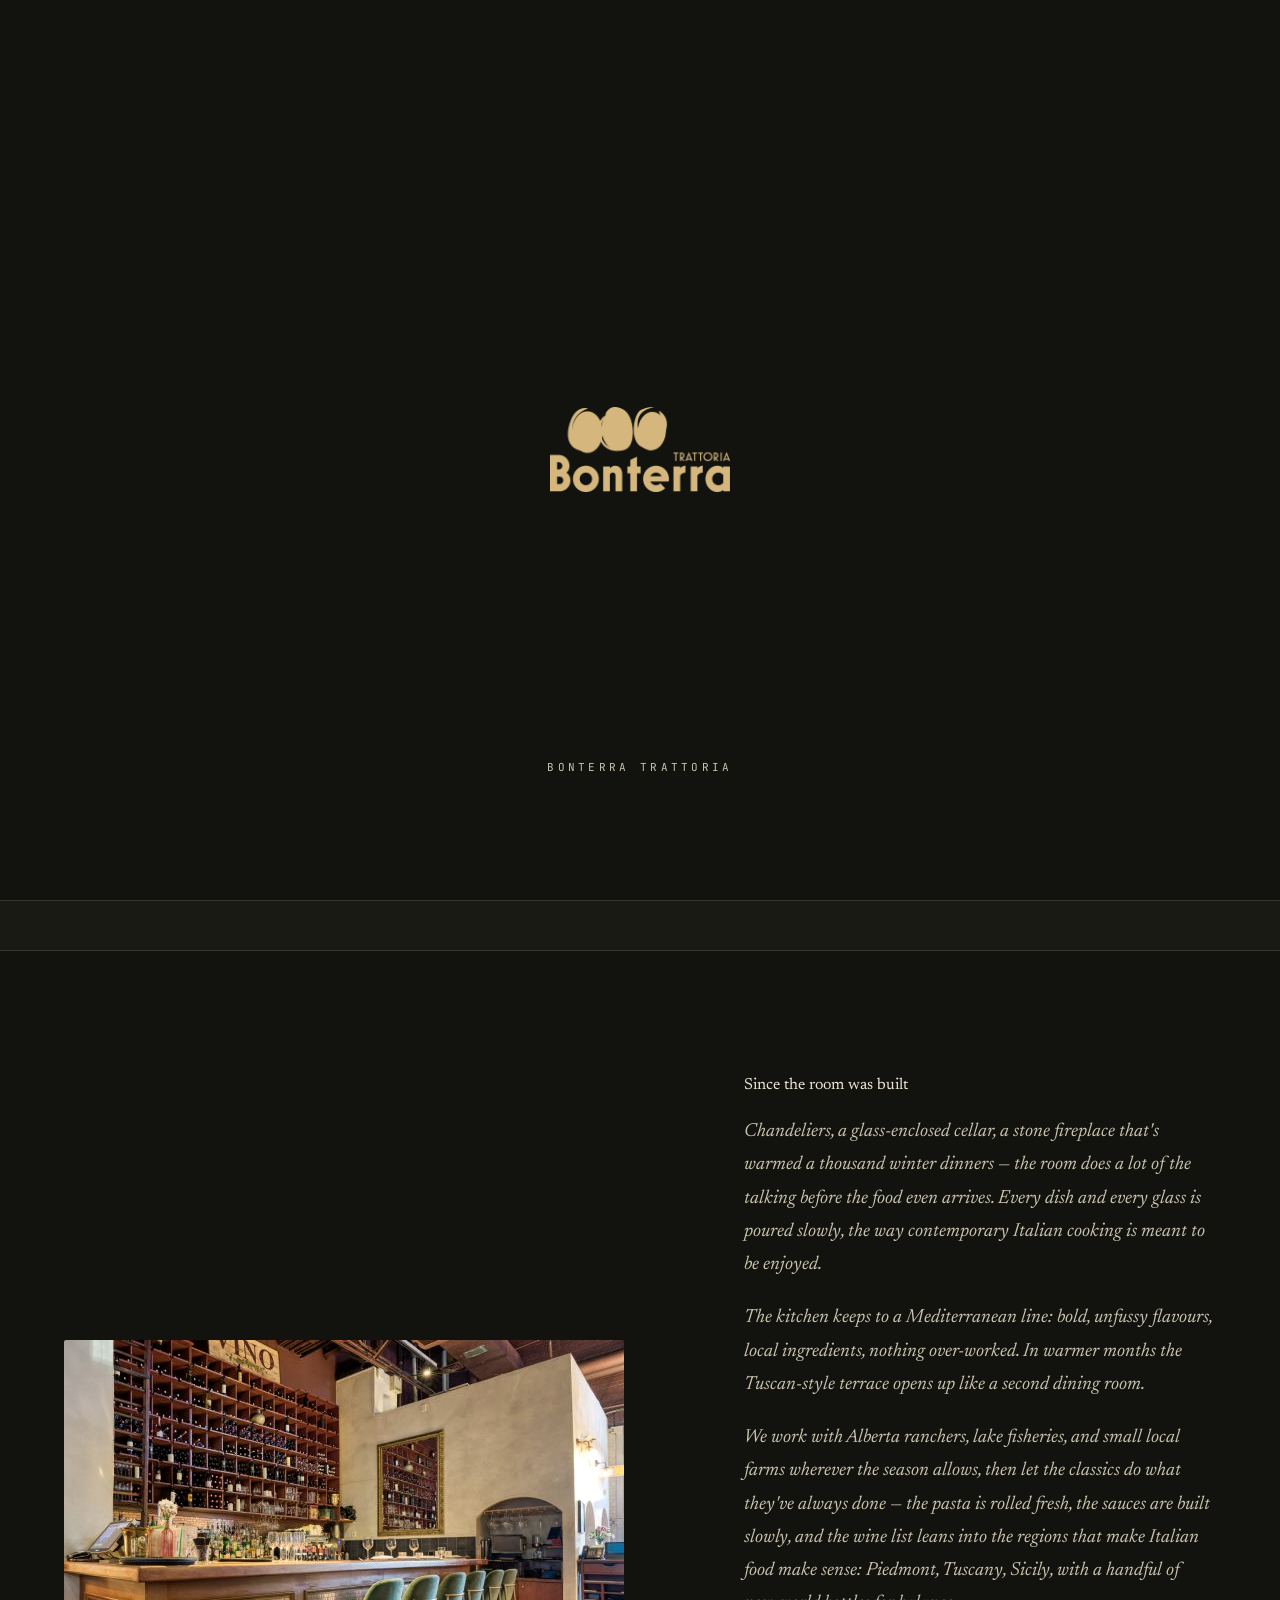
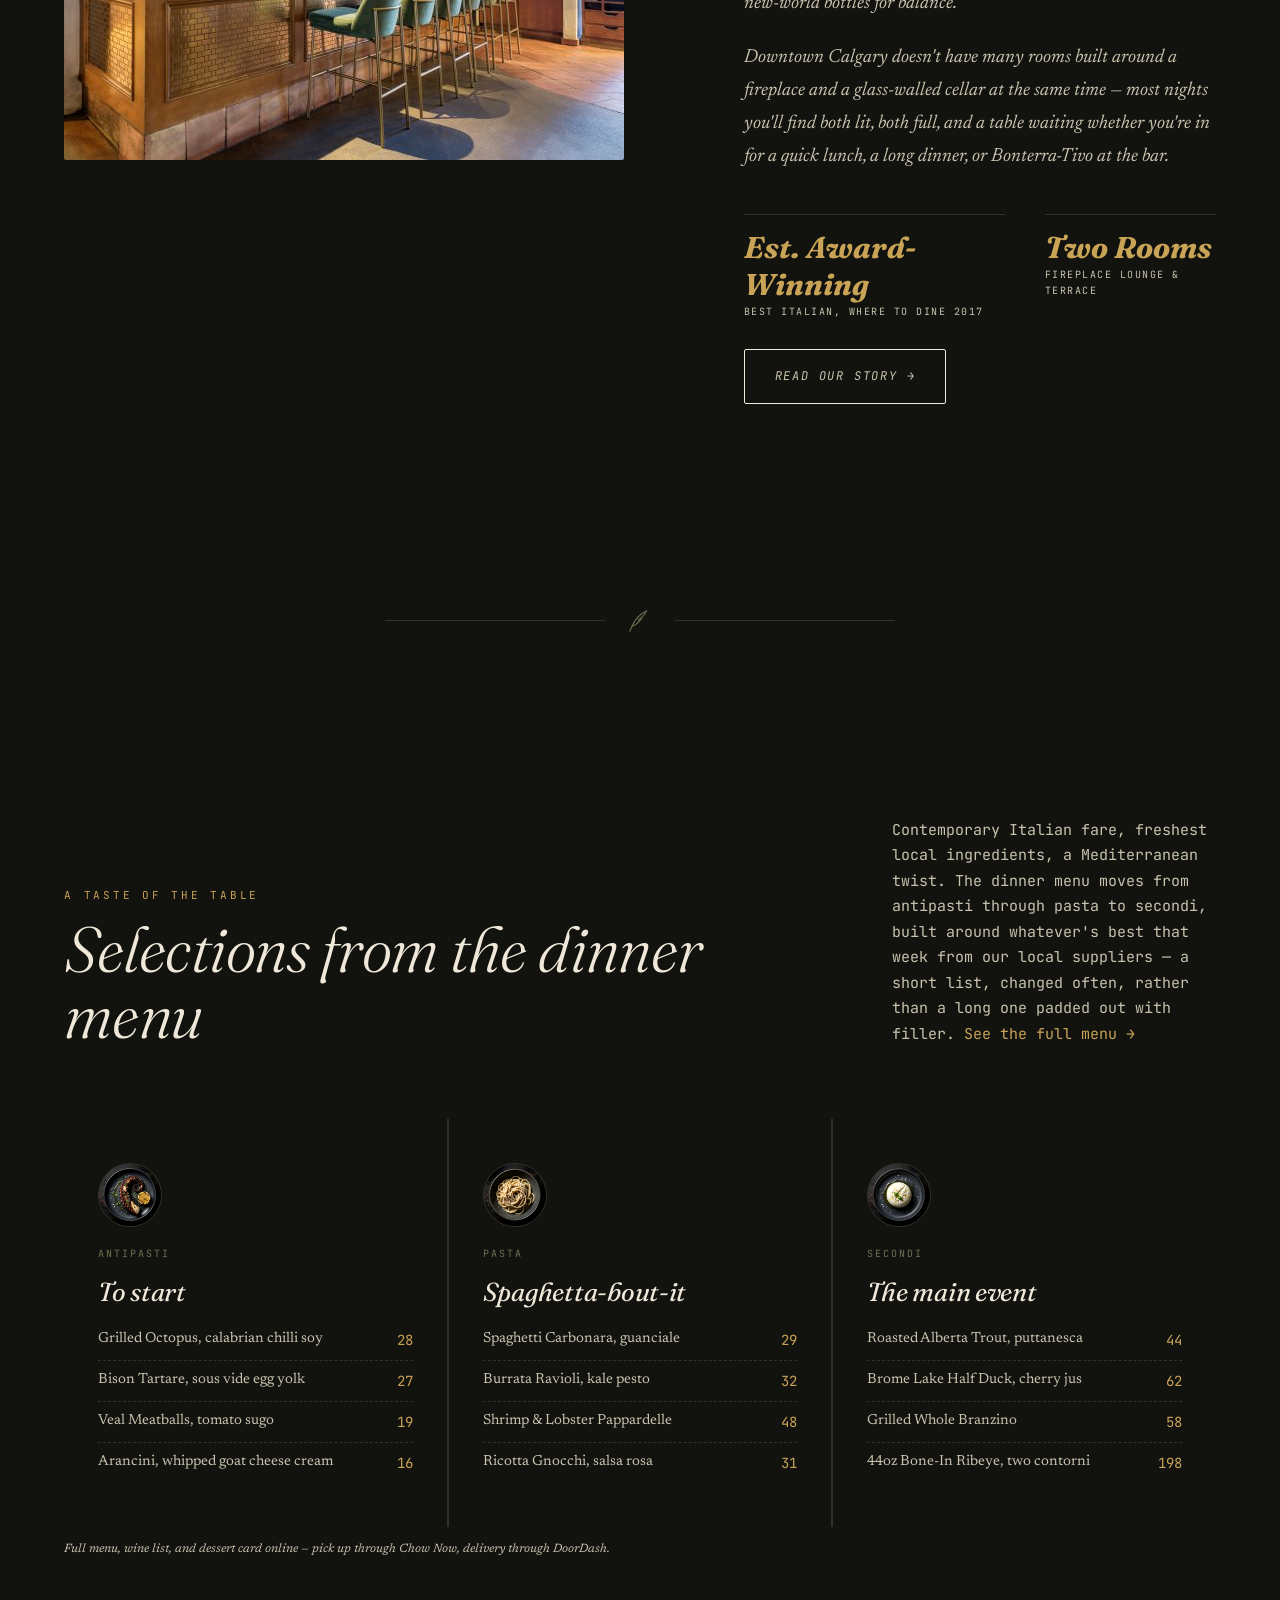
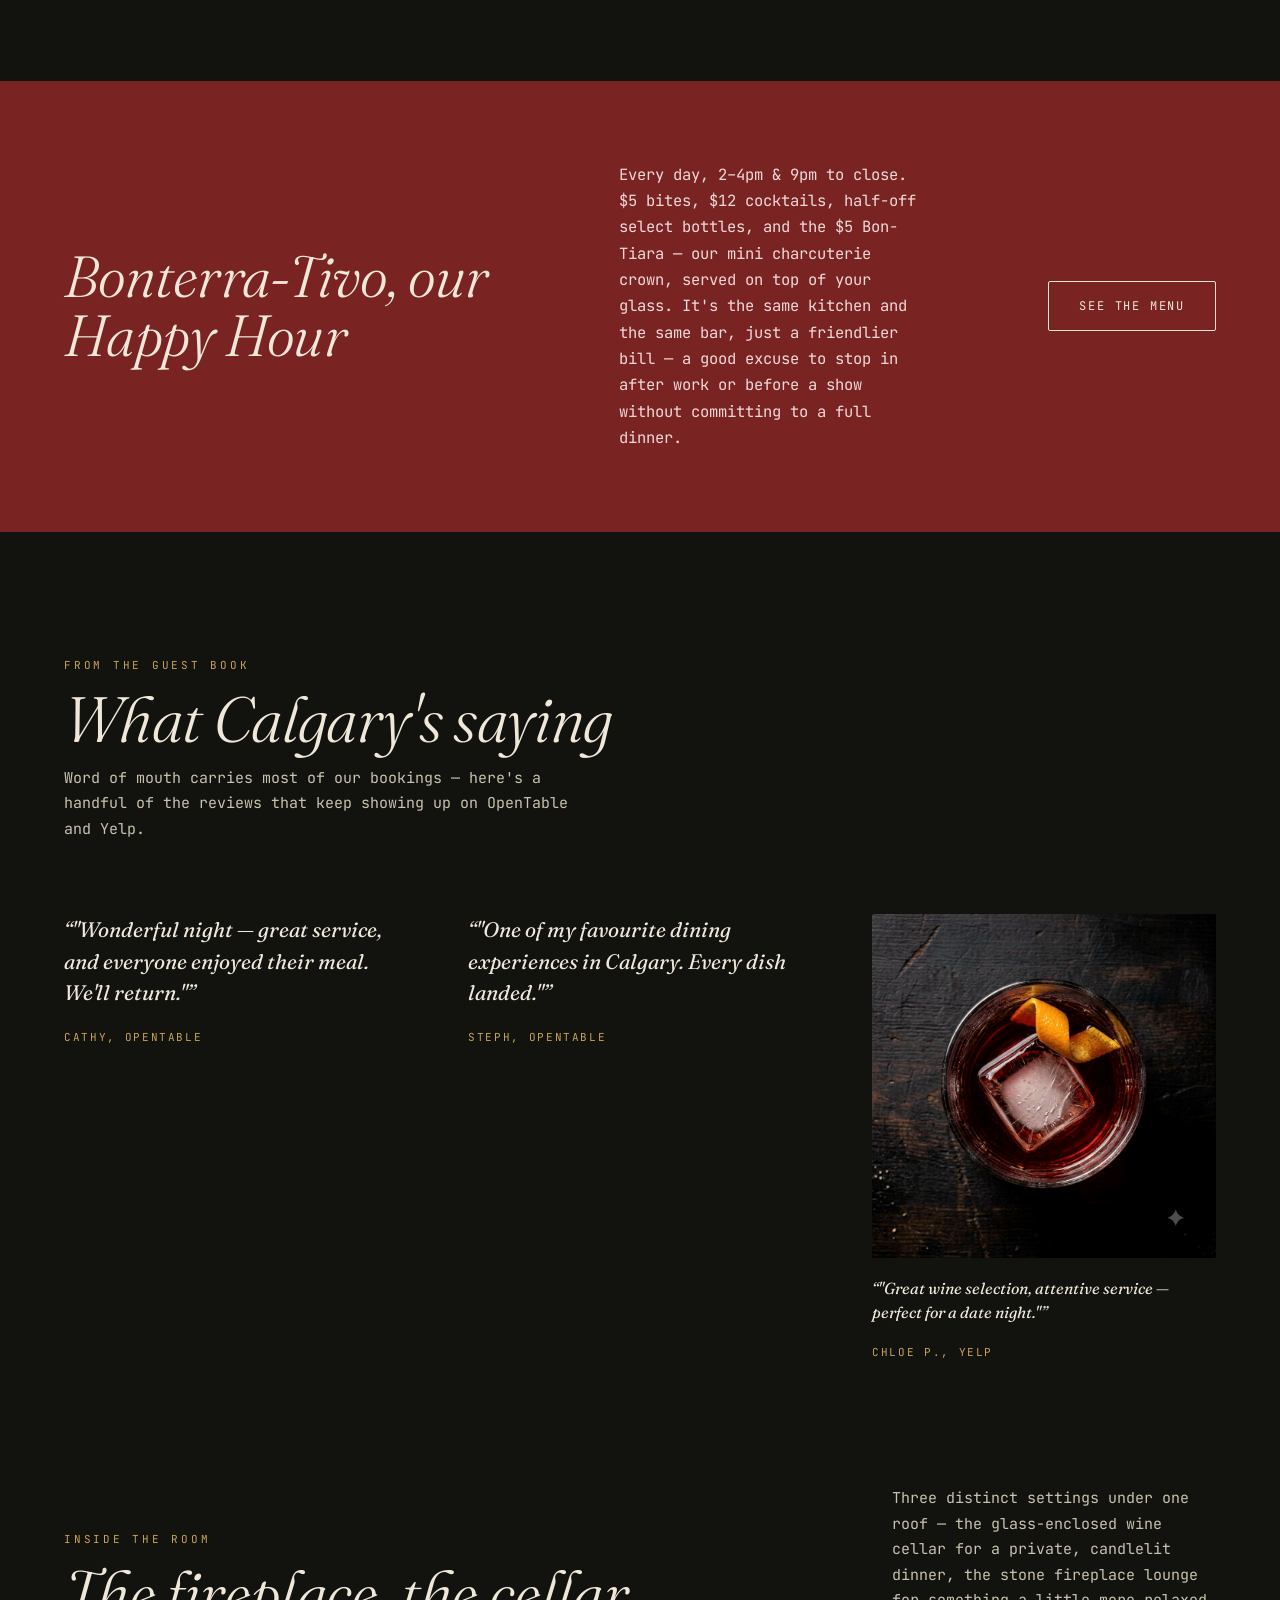
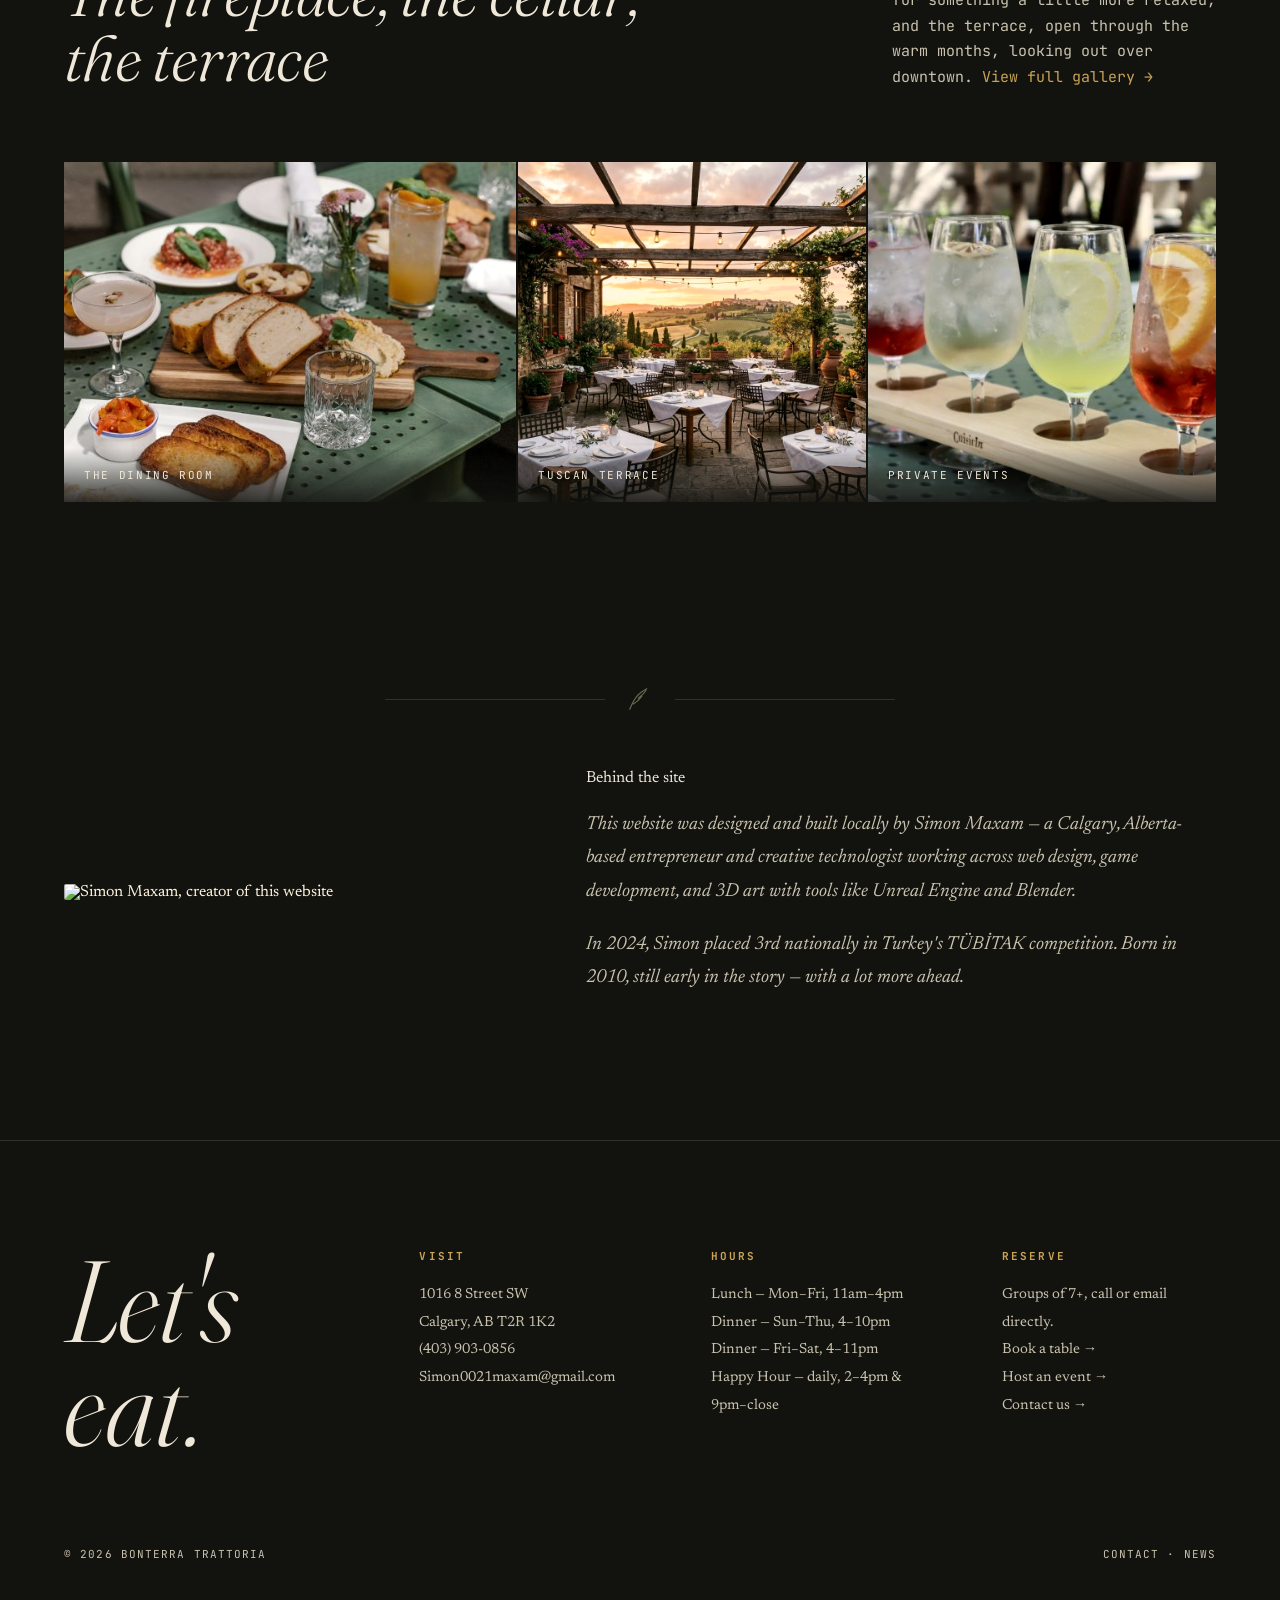
==== commit 37d5e3fe: "Fixed images: renamed and linked all restaurant photos" ====
--- a/index.html
+++ b/index.html
@@ -29,7 +29,7 @@
   "name": "Bonterra Trattoria",
   "image": "https://bonterra-website.pages.dev/images/hero-dining-room.jpg",
   "url": "https://bonterra-website.pages.dev/",
-  "telephone": "+1-403-262-8480",
+  "telephone": "+1-403-903-0856",
   "servesCuisine": "Italian",
   "priceRange": "$$$",
   "address": {
@@ -53,7 +53,7 @@
 
 <div id="loader">
   <div class="loader-greet" id="loaderGreet"></div>
-  <div class="loader-mark"><img src="images/no (1).png" alt="Bonterra"></div>
+  <div class="loader-mark"><img src="images/logo.png" alt="Bonterra"></div>
   <div class="loader-label">Bonterra Trattoria</div>
 </div>
 
@@ -62,7 +62,7 @@
 <div class="cursor-glow"></div>
 
 <header>
-  <a href="index.html" class="wordmark"><img src="images/logo.png" alt="Bonterra Trattoria olive branch logo"> Bonterra</a>
+  <a href="index.html" class="wordmark"><img src="images/logo-icon.png" alt="Bonterra Trattoria olive branch logo"> Bonterra</a>
   <button class="menu-toggle" aria-label="Toggle menu"><span></span><span></span><span></span></button>
   <nav>
     <ul>
@@ -193,6 +193,19 @@
   </div>
 </section>
 
+<div class="olive-divider reveal"><div class="stem"></div><svg viewBox="0 0 40 40"><path d="M8,32 C12,22 16,14 28,8"/><path d="M12,26 C16,24 19,21 22,17"/><path d="M18,19 C22,16 25,13 27,10" /></svg><div class="stem"></div></div>
+
+<section style="padding-top:0;">
+  <div class="about-grid" style="grid-template-columns:0.8fr 1.2fr;">
+    <img class="reveal" src="images/simon.jpg" alt="Simon Maxam, creator of this website" loading="lazy">
+    <div class="about-copy reveal">
+      <span class="section-head tag" style="margin-bottom:22px;">Behind the site</span>
+      <p>This website was designed and built locally by Simon Maxam — a Calgary, Alberta-based entrepreneur and creative technologist working across web design, game development, and 3D art with tools like Unreal Engine and Blender.</p>
+      <p>In 2024, Simon placed 3rd nationally in Turkey's TÜBİTAK competition. Born in 2010, still early in the story — with a lot more ahead.</p>
+    </div>
+  </div>
+</section>
+
 <footer id="visit">
   <div class="footer-grid">
     <div>
@@ -201,8 +214,8 @@
     <div>
       <h4>Visit</h4>
       <p>1016 8 Street SW<br>Calgary, AB T2R 1K2</p>
-      <a href="tel:4032628480">(403) 262-8480</a>
-      <a href="mailto:info@bonterra.ca">info@bonterra.ca</a>
+      <a href="tel:4039030856">(403) 903-0856</a>
+      <a href="mailto:Simon0021maxam@gmail.com">Simon0021maxam@gmail.com</a>
     </div>
     <div>
       <h4>Hours</h4>
--- a/style.css
+++ b/style.css
@@ -115,6 +115,9 @@
     animation:fadeIn 0.6s ease 2.3s forwards;
   }
   @keyframes fadeIn{to{opacity:1;}}
+  #loader.quick .loader-mark img{animation-duration:0.5s;animation-delay:0s;}
+  #loader.quick .loader-mark::after{animation-duration:0.6s;animation-delay:0s;}
+  #loader.quick .loader-label{animation-duration:0.3s;animation-delay:0.15s;}
 
   /* ---------- CUSTOM CURSOR ---------- */
   @media (hover:hover) and (pointer:fine){
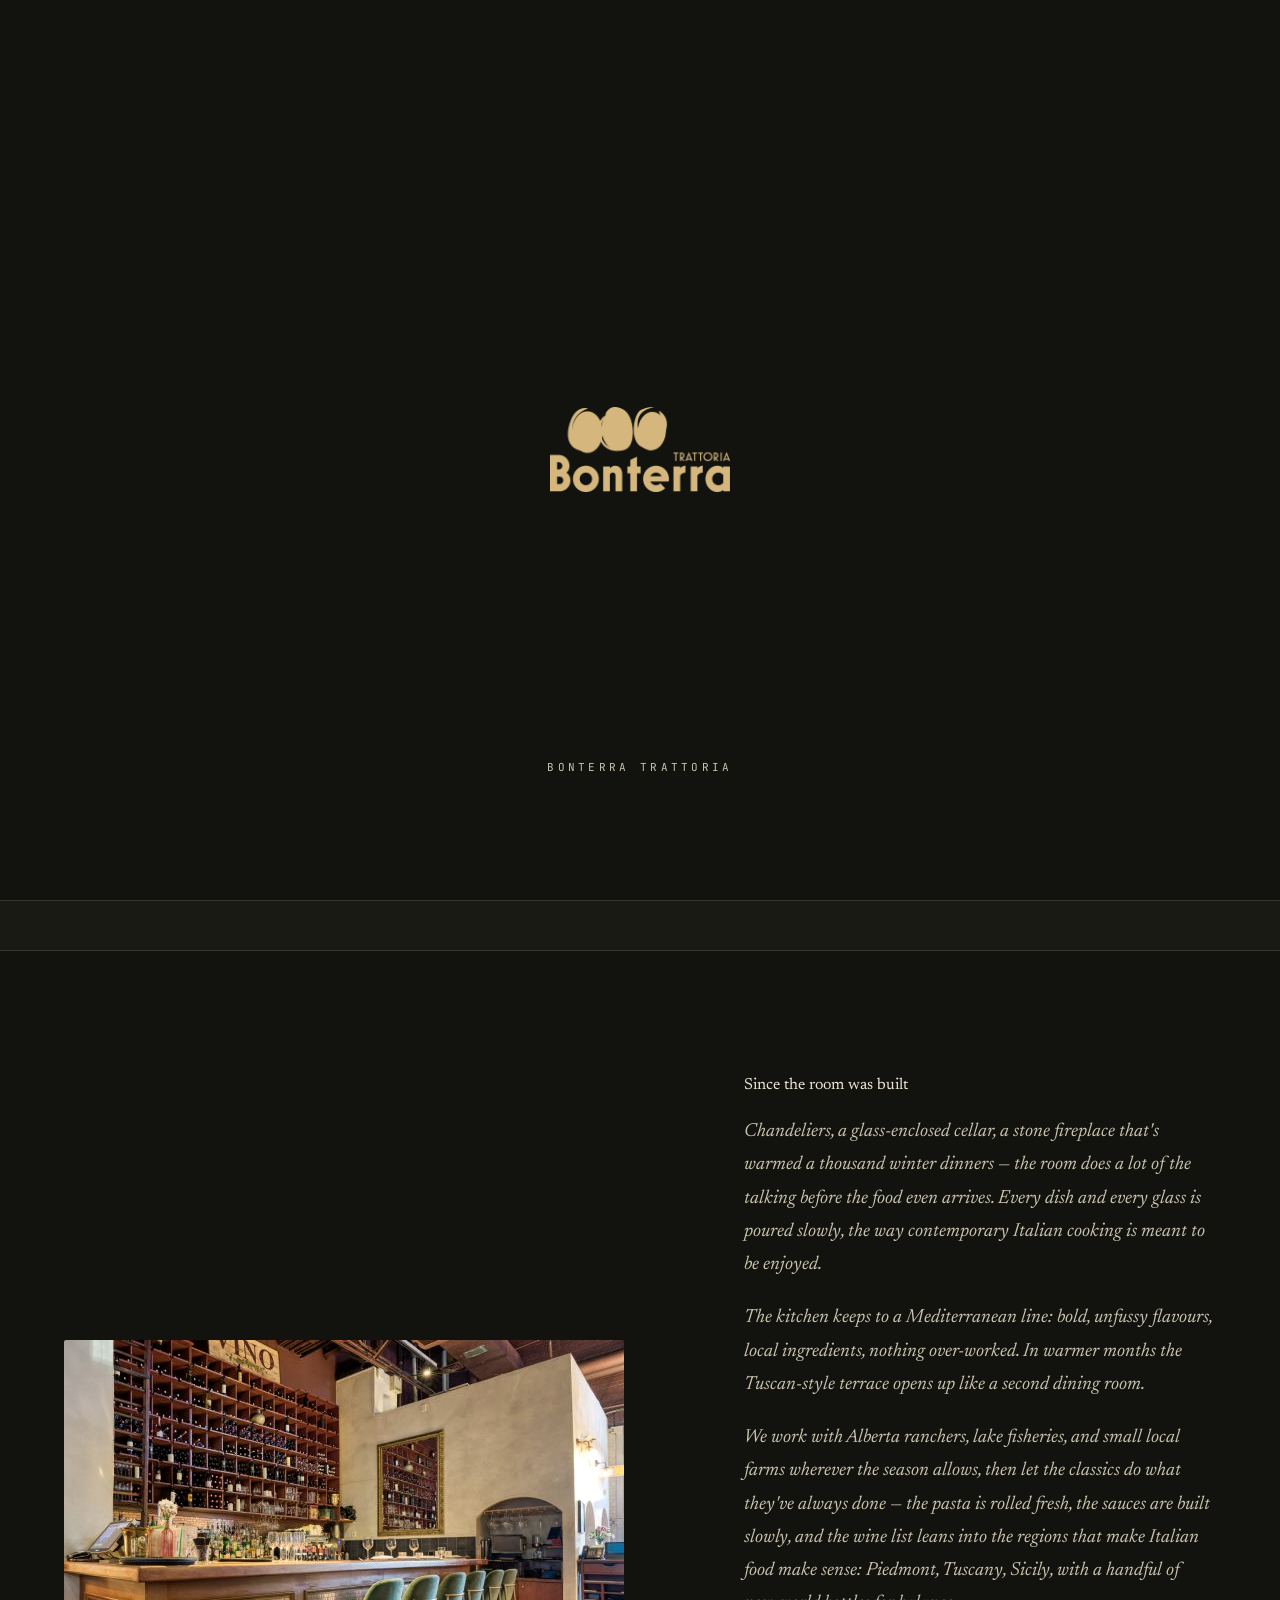
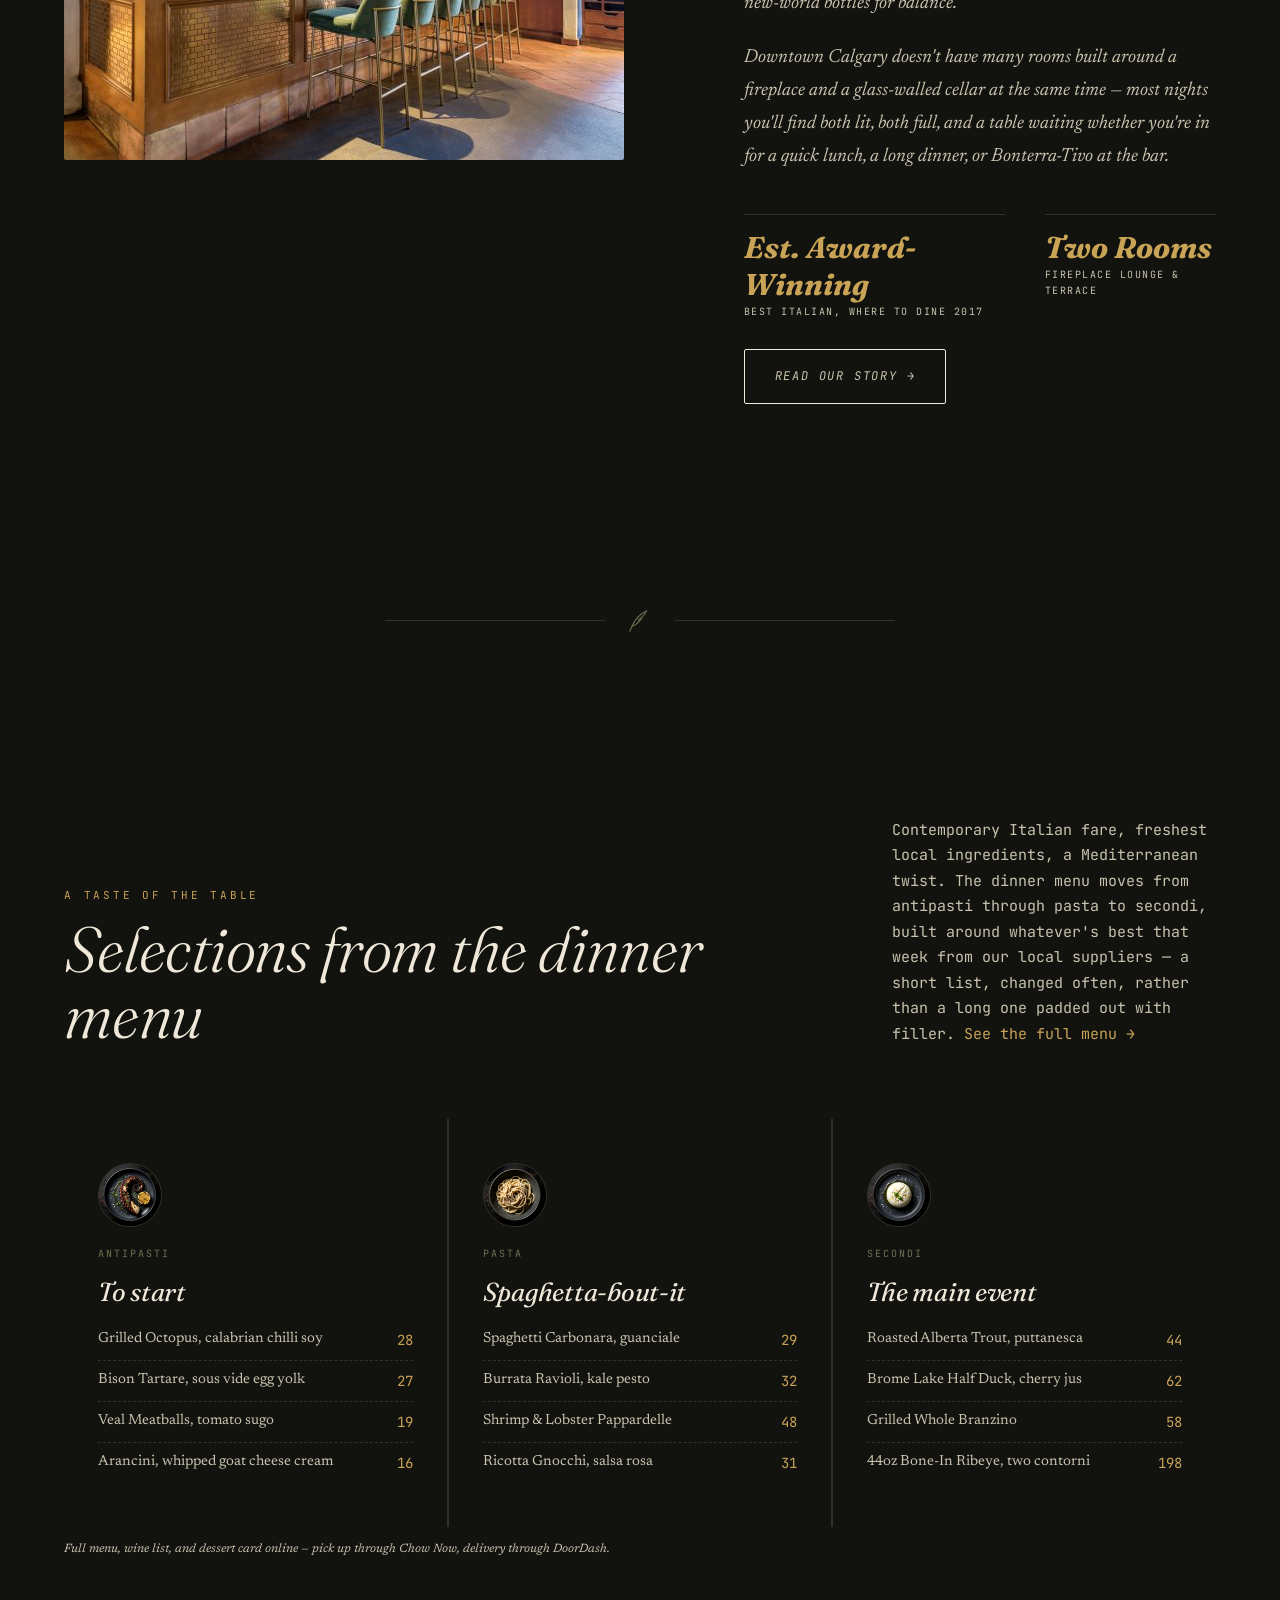
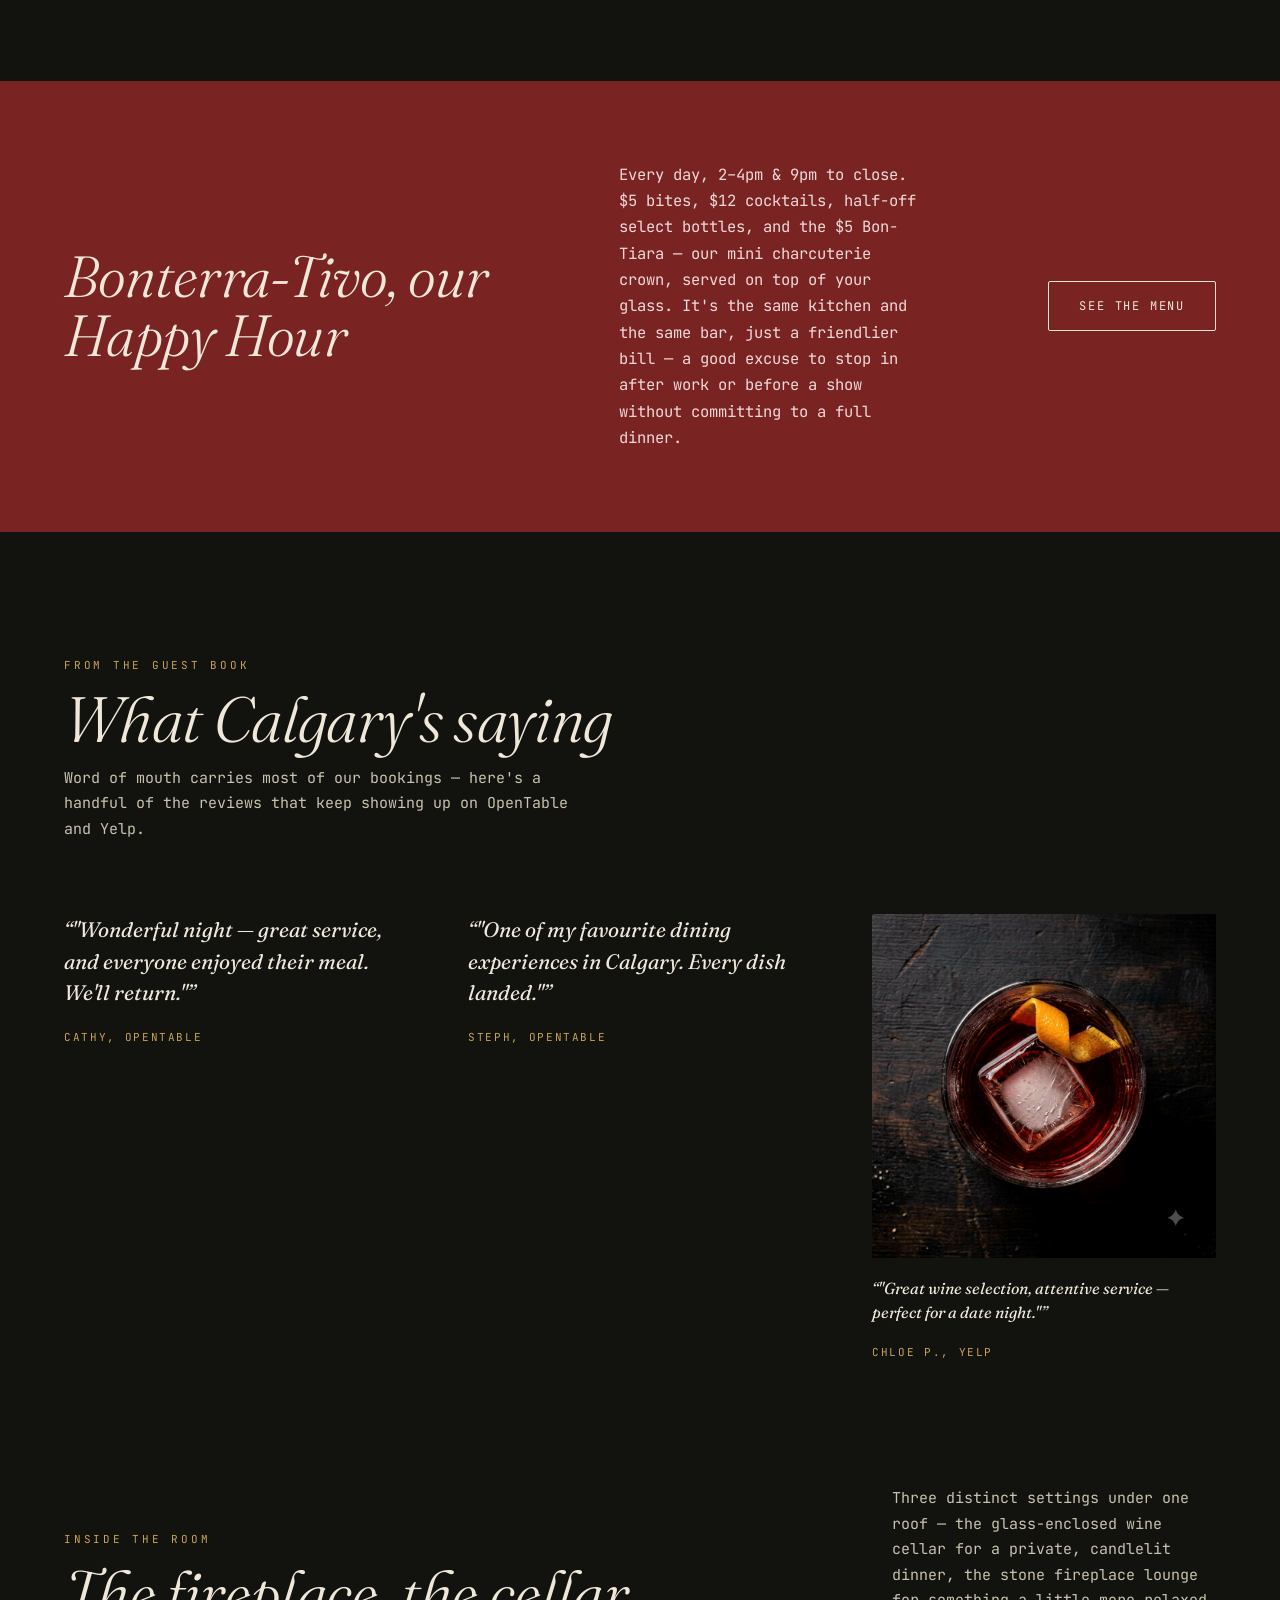
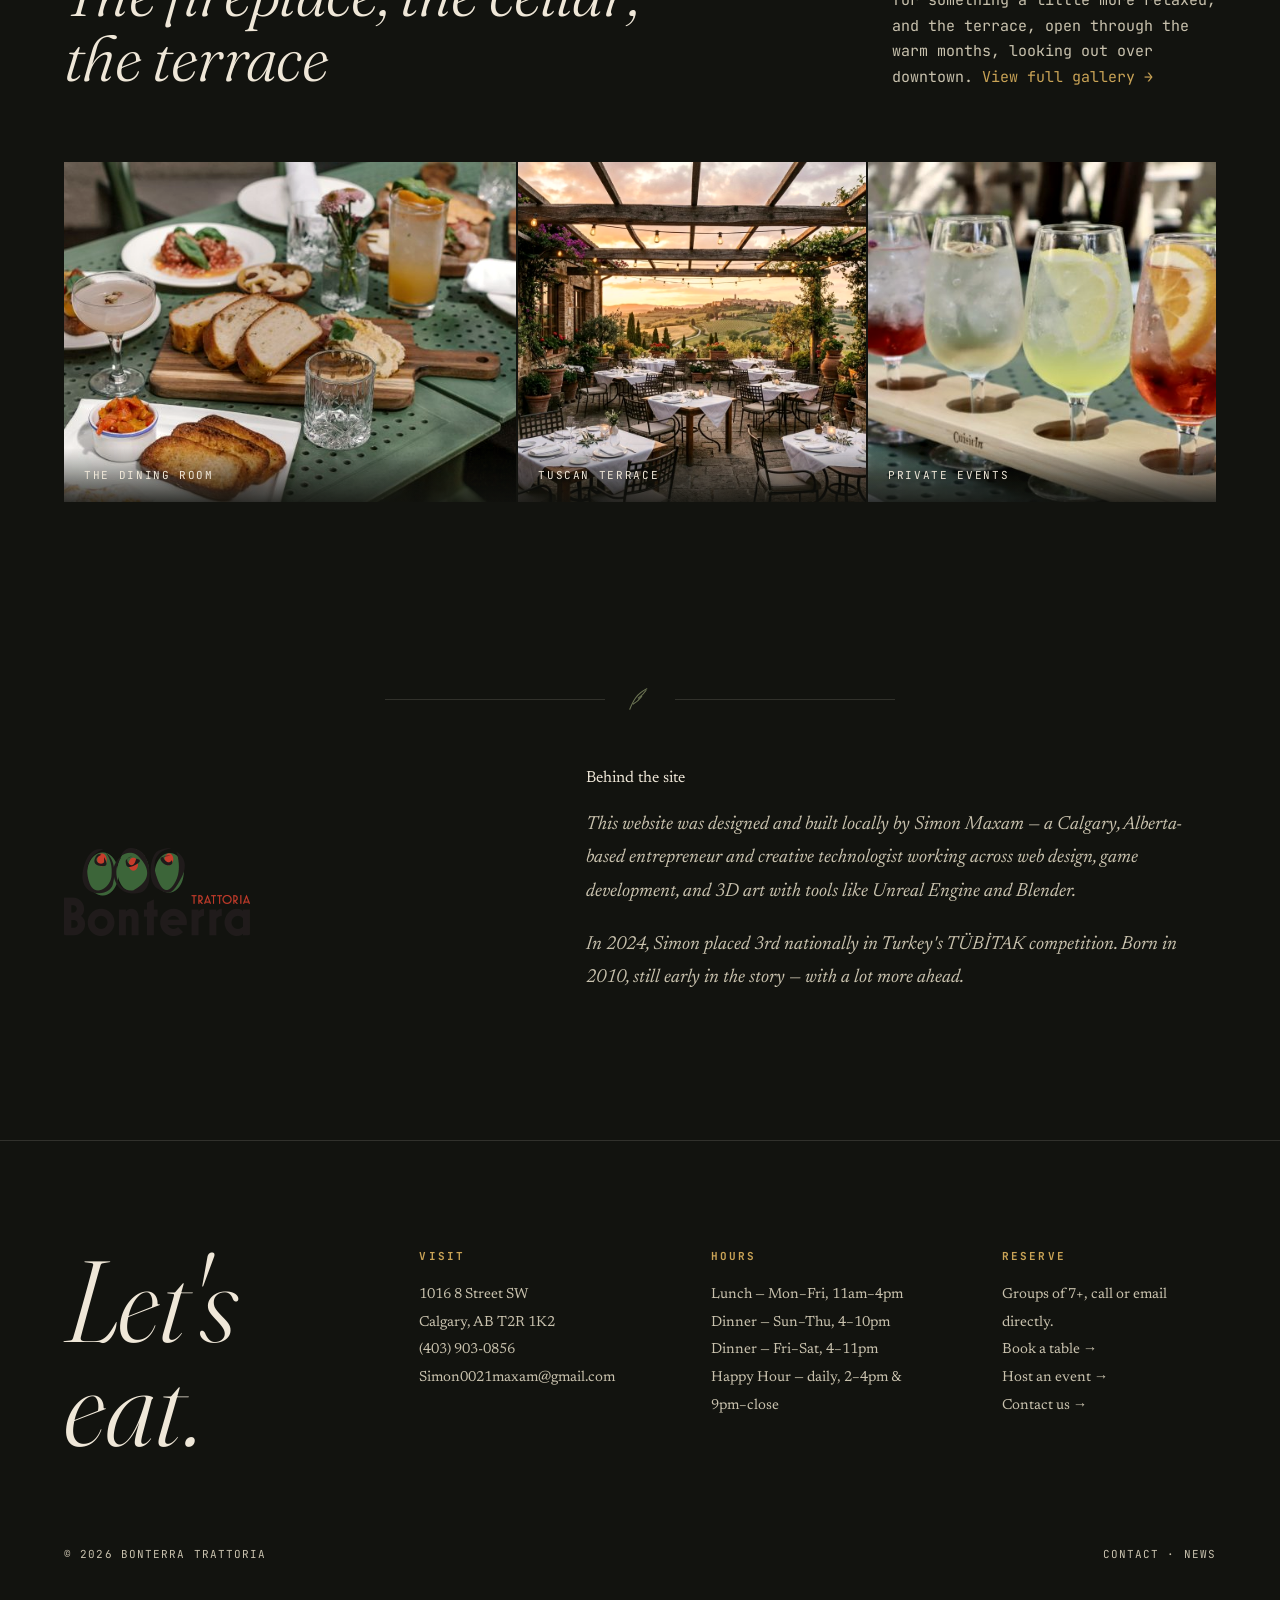
==== commit 126d2a65: "Fixed images: renamed and linked all restaurant photos" ====
--- a/index.html
+++ b/index.html
@@ -5,6 +5,7 @@
 <meta name="viewport" content="width=device-width, initial-scale=1.0">
 <title>Bonterra Trattoria — Italian in Calgary</title>
 <meta name="description" content="Contemporary Italian in downtown Calgary — wine cellar, stone fireplace, Tuscan terrace, daily happy hour.">
+<meta name="google-site-verification" content="l2YjvGYrHreu2o8BLZEU6kNUB42N-qMjYrD57MZEdsE">
 <link rel="canonical" href="https://bonterra-website.pages.dev/">
 <link rel="icon" href="/favicon.ico" sizes="any">
 <link rel="icon" type="image/svg+xml" href="images/SVG/bonterra-logo-icon.svg">
@@ -75,6 +76,10 @@
     </ul>
   </nav>
   <a href="reservations.html" class="nav-cta">Reserve</a>
+  <button class="music-toggle" id="musicToggle" aria-label="Toggle background music" aria-pressed="false">
+    <svg viewBox="0 0 24 24" width="18" height="18"><path fill="currentColor" d="M9 17V5l12-2v12"/><circle cx="6" cy="18" r="3" fill="none" stroke="currentColor" stroke-width="1.5"/><circle cx="18" cy="16" r="3" fill="none" stroke="currentColor" stroke-width="1.5"/></svg>
+  </button>
+  <audio id="bgAudio" src="audio/ambience.mp3" loop preload="none"></audio>
 </header>
 
 <section class="hero" id="top">
@@ -197,7 +202,7 @@
 
 <section style="padding-top:0;">
   <div class="about-grid" style="grid-template-columns:0.8fr 1.2fr;">
-    <img class="reveal" src="images/simon.jpg" alt="Simon Maxam, creator of this website" loading="lazy">
+    <img class="reveal" src="images/logo.png" alt="Simon Maxam, creator of this website" loading="lazy">
     <div class="about-copy reveal">
       <span class="section-head tag" style="margin-bottom:22px;">Behind the site</span>
       <p>This website was designed and built locally by Simon Maxam — a Calgary, Alberta-based entrepreneur and creative technologist working across web design, game development, and 3D art with tools like Unreal Engine and Blender.</p>
--- a/style.css
+++ b/style.css
@@ -192,7 +192,15 @@
     position:fixed;top:0;left:0;right:0;z-index:100;
     display:flex;align-items:center;justify-content:space-between;
     padding:22px 5vw;
-    mix-blend-mode:difference;
+    background:transparent;
+    border-bottom:1px solid transparent;
+    transition:background 0.35s ease, border-color 0.35s ease;
+  }
+  header.scrolled{
+    background:rgba(18,19,15,0.86);
+    backdrop-filter:blur(10px);
+    -webkit-backdrop-filter:blur(10px);
+    border-bottom:1px solid var(--line);
   }
   .wordmark{font-family:'Fraunces',serif;font-size:20px;letter-spacing:0.02em;display:flex;align-items:center;gap:10px;}
   .wordmark img{height:26px;width:auto;filter:brightness(0) saturate(100%) invert(94%) sepia(8%) saturate(215%) hue-rotate(9deg) brightness(103%) contrast(94%);}
@@ -208,6 +216,14 @@
     font-family:'JetBrains Mono',monospace;font-size:11px;letter-spacing:0.1em;text-transform:uppercase;
   }
   .menu-toggle{display:none;}
+  .music-toggle{
+    display:flex;align-items:center;justify-content:center;
+    width:36px;height:36px;border-radius:50%;
+    border:1px solid var(--line);background:transparent;color:var(--parchment-dim);
+    cursor:pointer;margin-left:14px;transition:color 0.3s ease, border-color 0.3s ease;
+  }
+  .music-toggle:hover{color:var(--brass);border-color:var(--brass);}
+  .music-toggle.playing{color:var(--brass);border-color:var(--brass);}
 
   /* ---------- HERO ---------- */
   .hero{
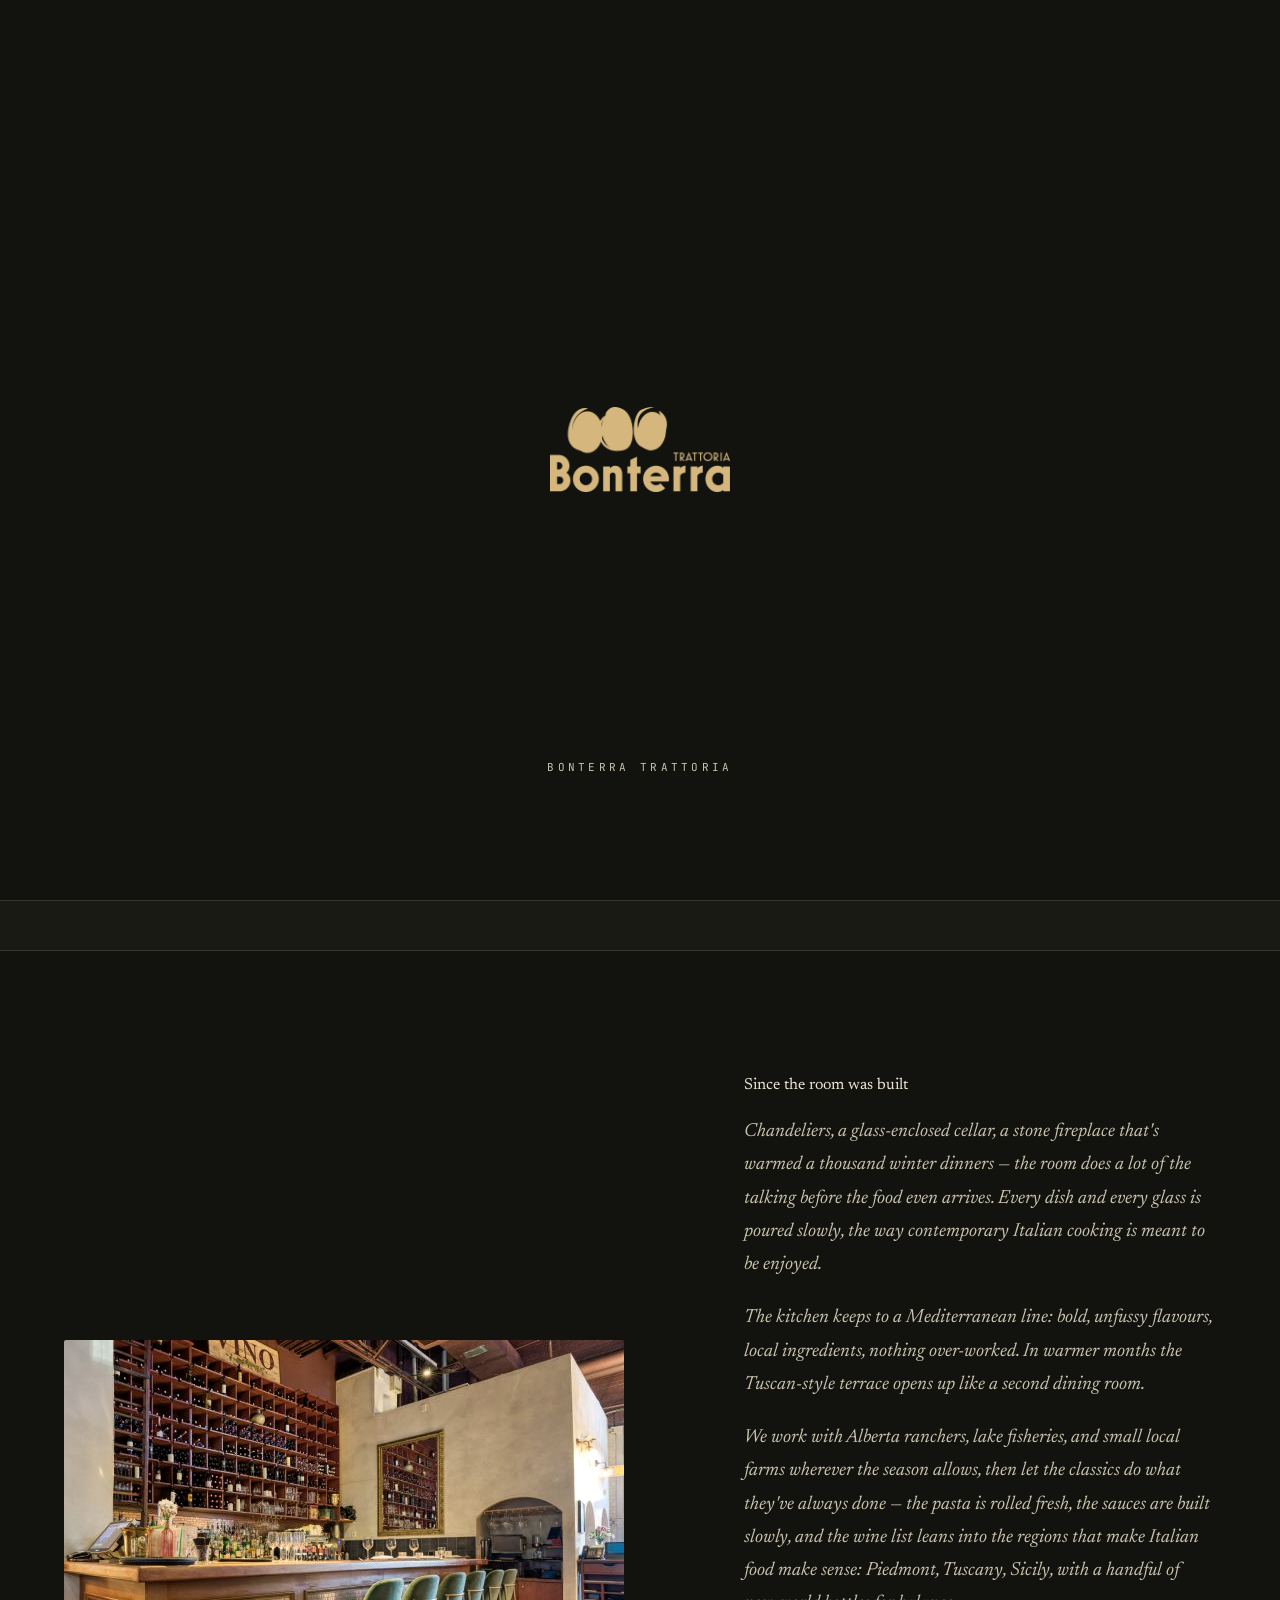
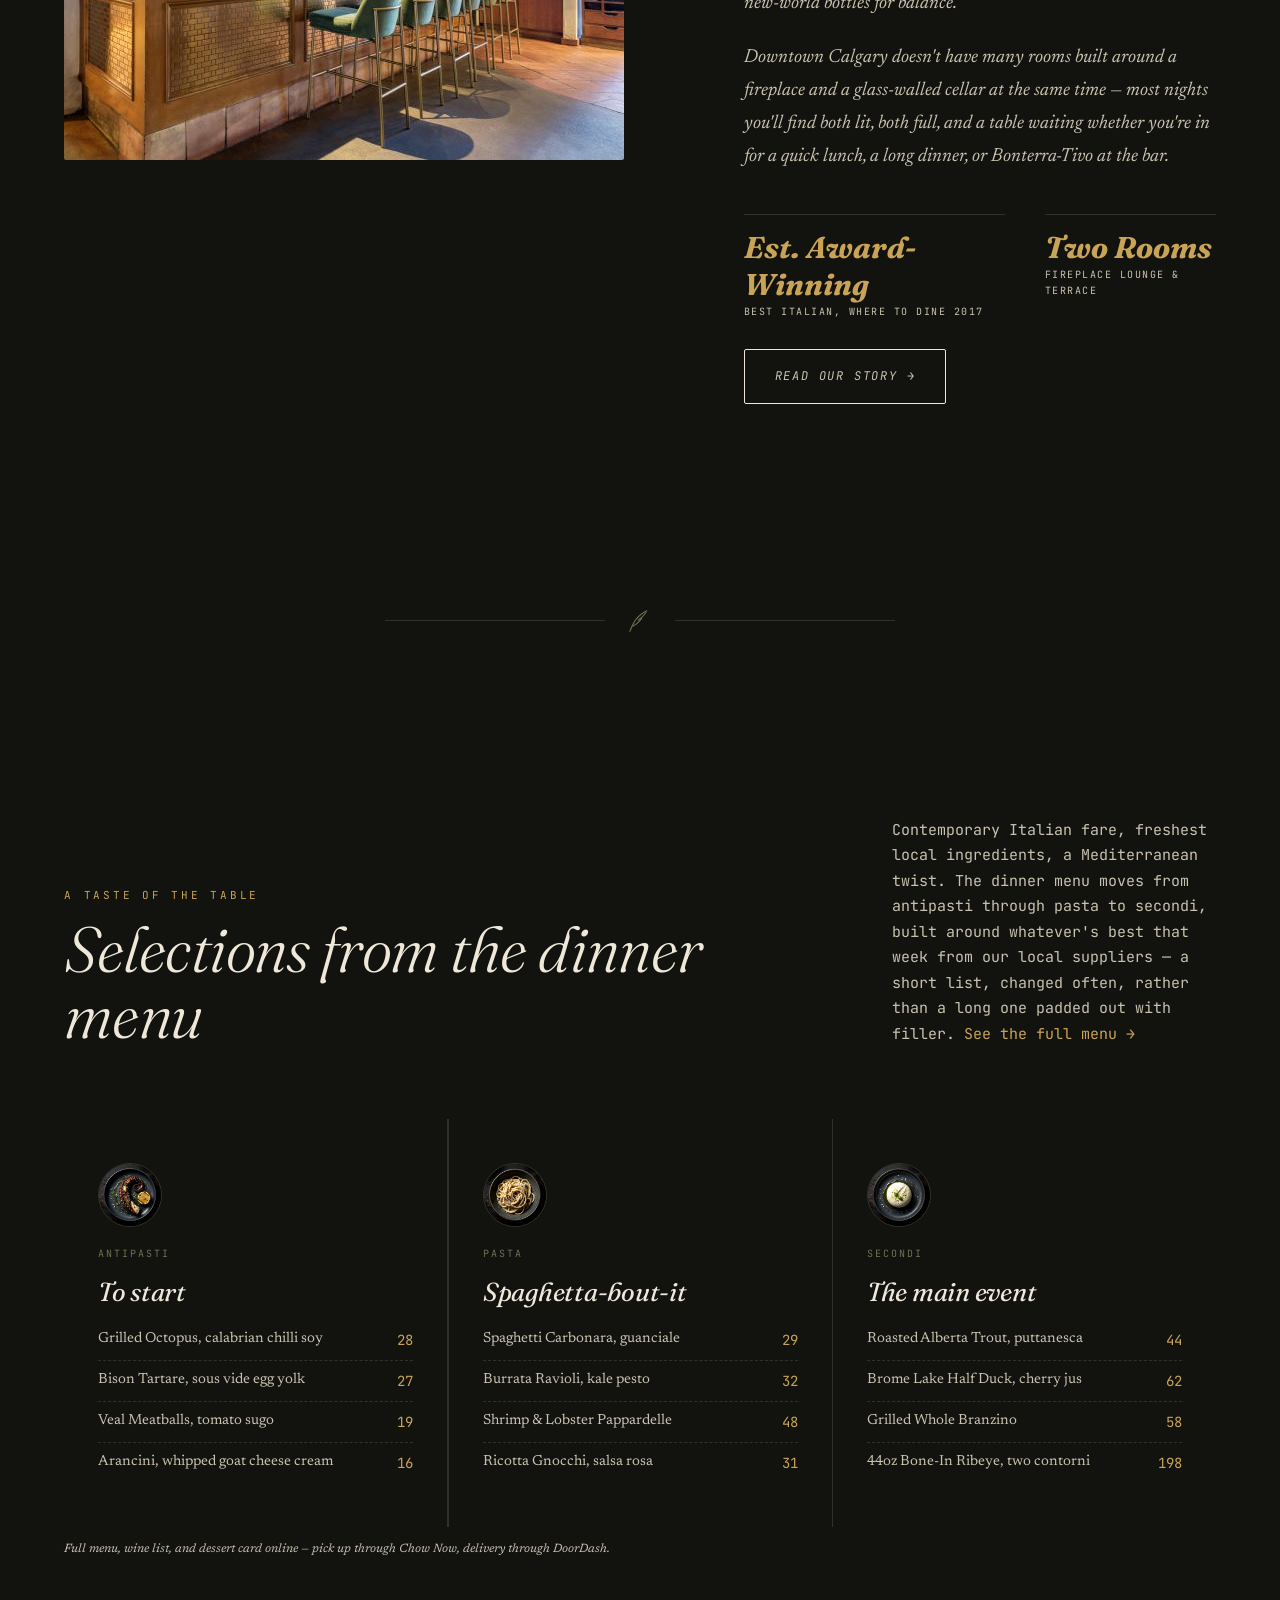
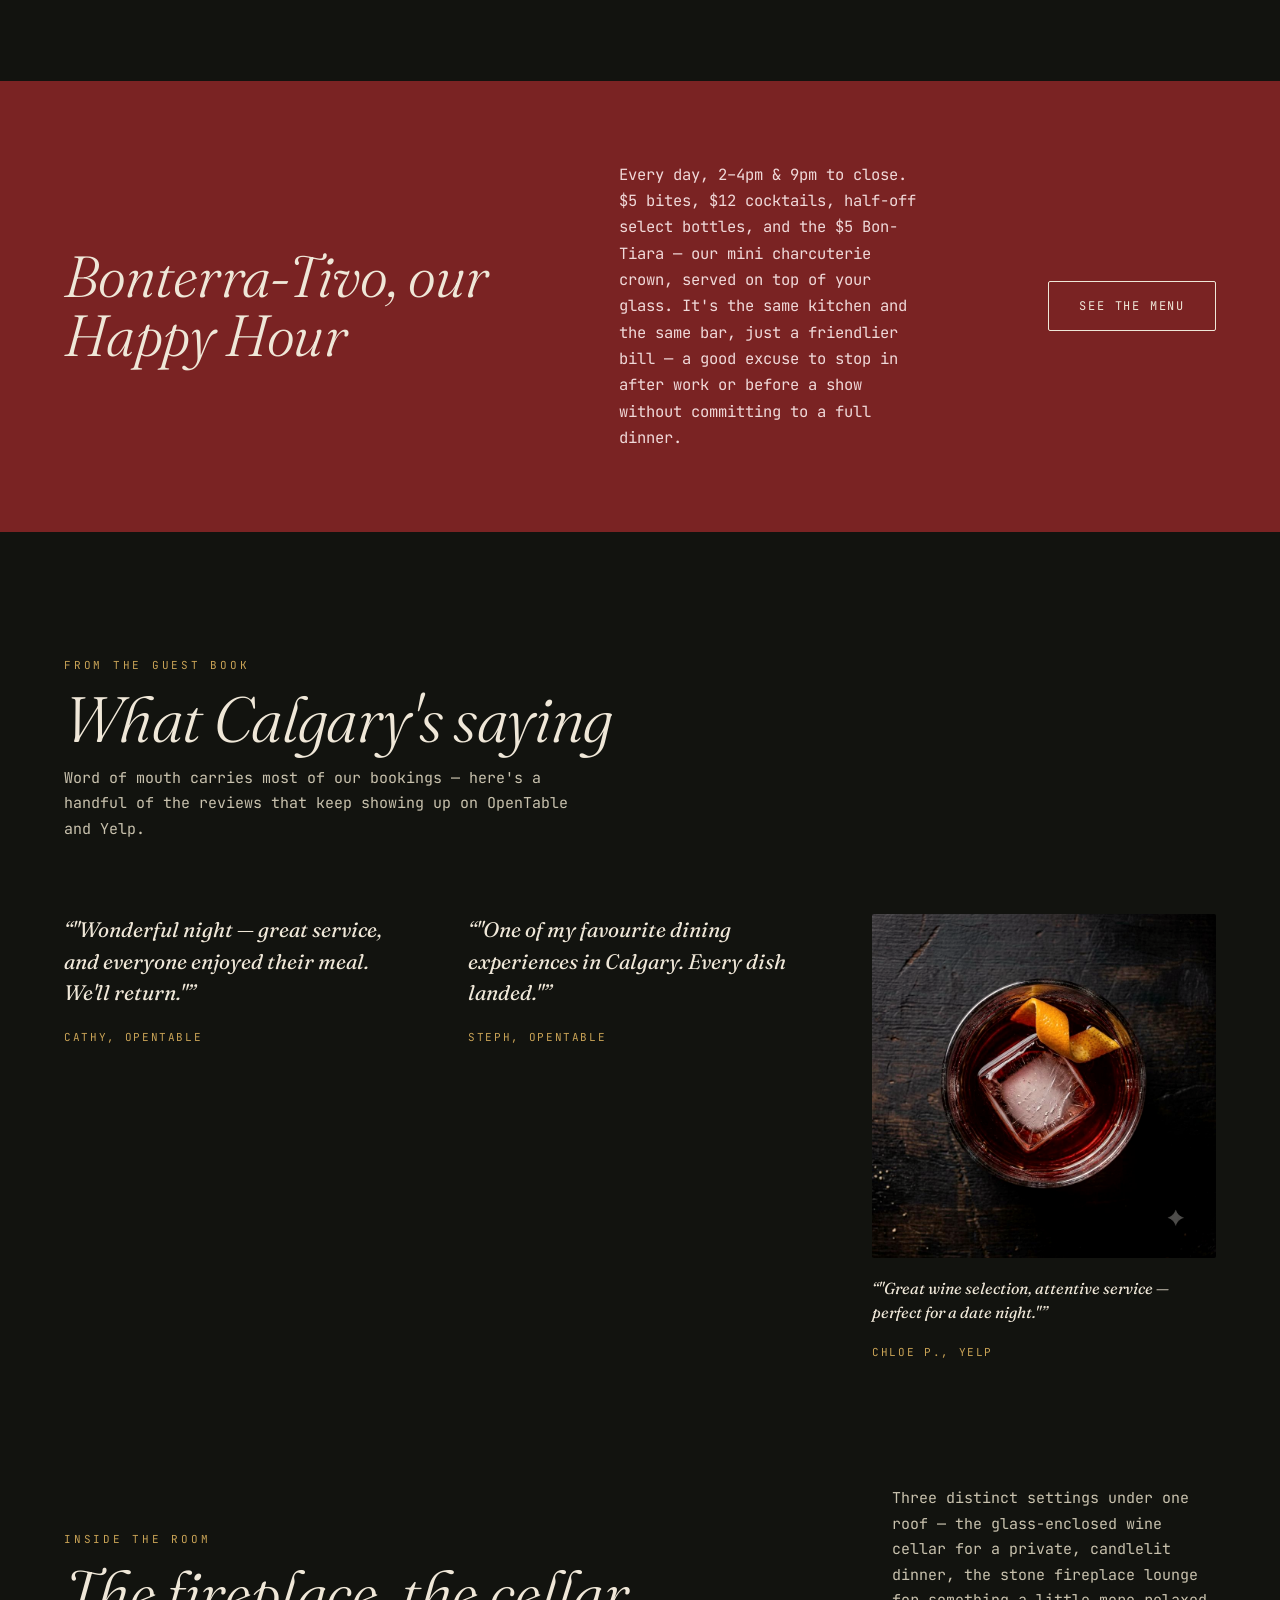
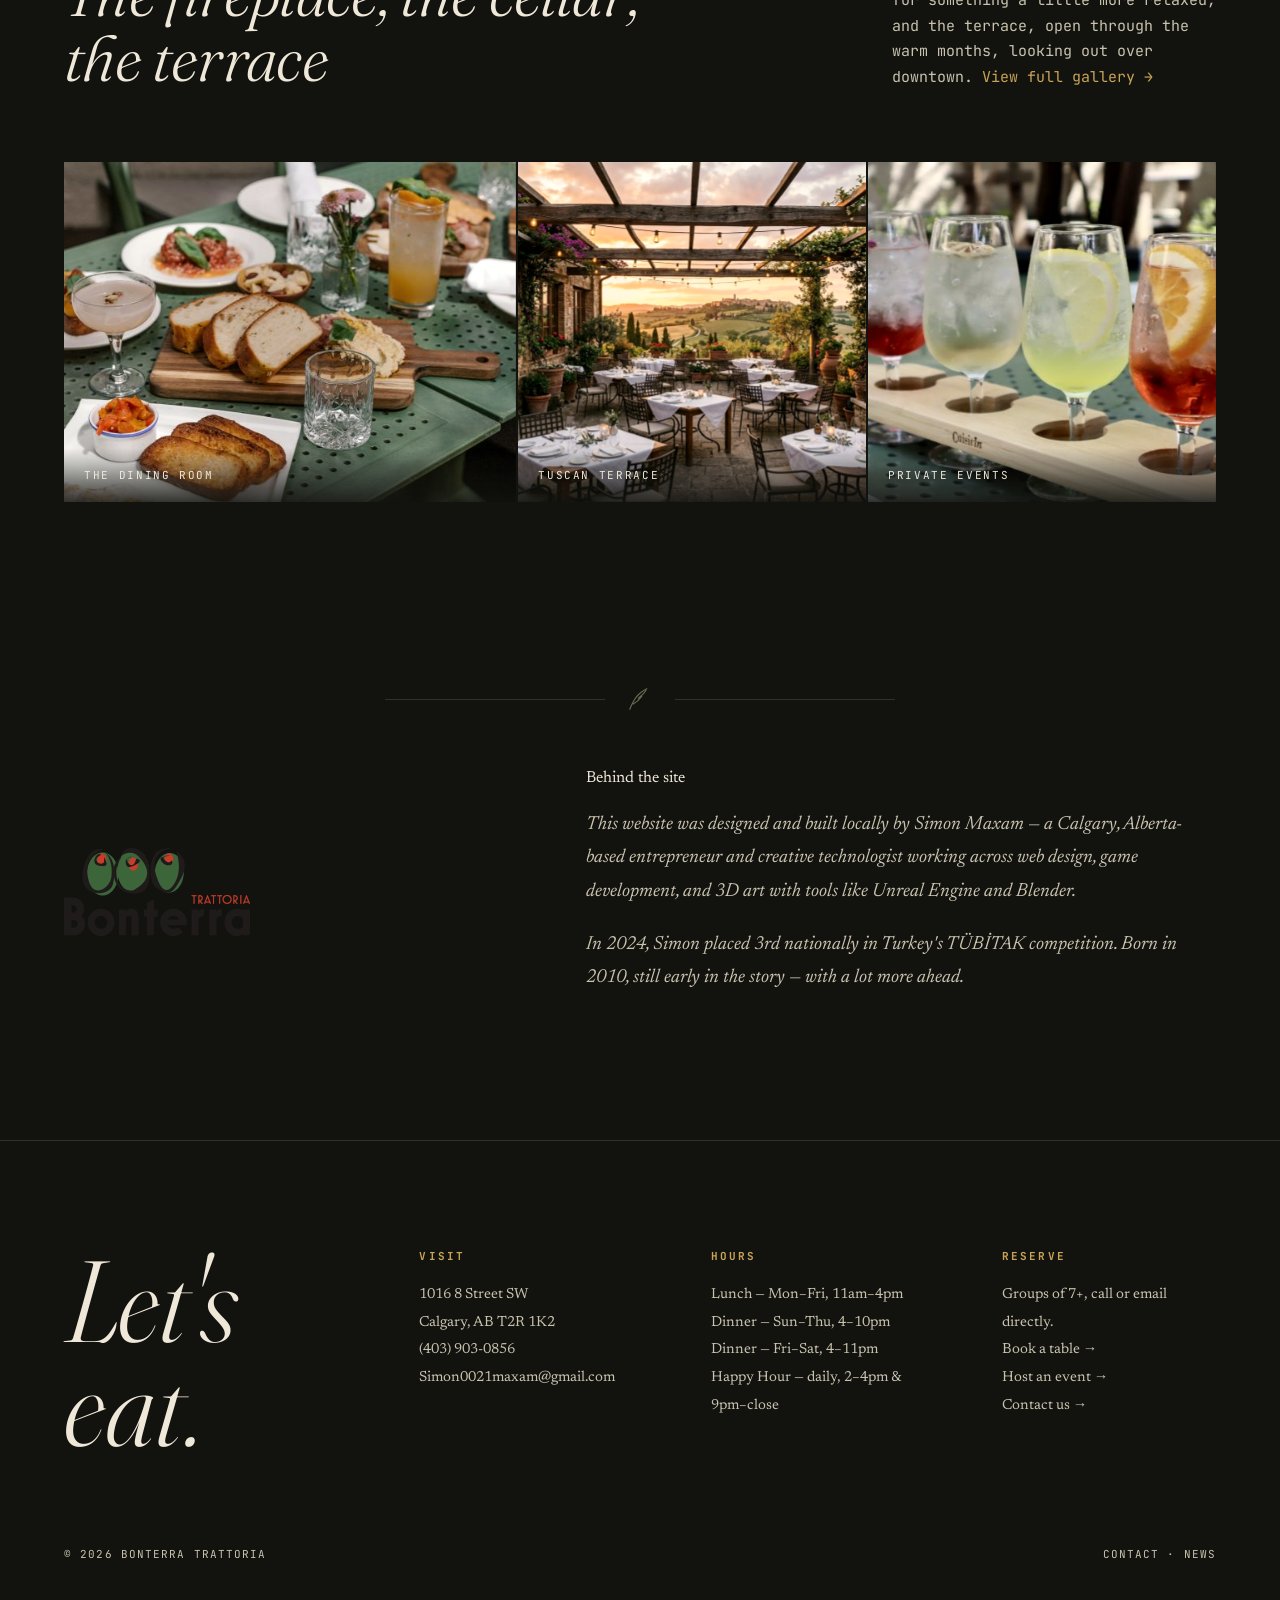
==== commit e5aa18b3: "Fixed images: renamed and linked all restaurant photos" ====
--- a/index.html
+++ b/index.html
@@ -62,6 +62,10 @@
 <div class="cursor-ring"></div>
 <div class="cursor-glow"></div>
 
+<div class="drift-olive" id="driftOlive" aria-hidden="true">
+  <svg viewBox="0 0 60 60"><path d="M22 10 C30 6 40 8 44 4" stroke="#5A6B3D" stroke-width="3" fill="none" stroke-linecap="round"/><ellipse cx="20" cy="16" rx="9" ry="5" fill="#6b7353" transform="rotate(-30 20 16)"/><ellipse cx="30" cy="38" rx="15" ry="19" fill="#5f7a3f"/><ellipse cx="25" cy="30" rx="6" ry="8" fill="#3c4f26" opacity="0.55"/><ellipse cx="35" cy="32" rx="4" ry="7" fill="#8aa564" opacity="0.5"/></svg>
+</div>
+
 <header>
   <a href="index.html" class="wordmark"><img src="images/logo-icon.png" alt="Bonterra Trattoria olive branch logo"> Bonterra</a>
   <button class="menu-toggle" aria-label="Toggle menu"><span></span><span></span><span></span></button>
@@ -77,7 +81,7 @@
   </nav>
   <a href="reservations.html" class="nav-cta">Reserve</a>
   <button class="music-toggle" id="musicToggle" aria-label="Toggle background music" aria-pressed="false">
-    <svg viewBox="0 0 24 24" width="18" height="18"><path fill="currentColor" d="M9 17V5l12-2v12"/><circle cx="6" cy="18" r="3" fill="none" stroke="currentColor" stroke-width="1.5"/><circle cx="18" cy="16" r="3" fill="none" stroke="currentColor" stroke-width="1.5"/></svg>
+    <svg viewBox="0 0 24 24" width="17" height="17"><path fill="currentColor" d="M9 18V5.5l10-2.2v11.9M9 18a3 3 0 1 1-3-3 3 3 0 0 1 3 3Zm10-3.8a3 3 0 1 1-3-3 3 3 0 0 1 3 3Z"/></svg>
   </button>
   <audio id="bgAudio" src="audio/ambience.mp3" loop preload="none"></audio>
 </header>
--- a/style.css
+++ b/style.css
@@ -218,12 +218,20 @@
   .menu-toggle{display:none;}
   .music-toggle{
     display:flex;align-items:center;justify-content:center;
-    width:36px;height:36px;border-radius:50%;
-    border:1px solid var(--line);background:transparent;color:var(--parchment-dim);
-    cursor:pointer;margin-left:14px;transition:color 0.3s ease, border-color 0.3s ease;
-  }
-  .music-toggle:hover{color:var(--brass);border-color:var(--brass);}
-  .music-toggle.playing{color:var(--brass);border-color:var(--brass);}
+    width:38px;height:38px;border-radius:50%;
+    border:1px solid var(--brass);background:rgba(201,163,86,0.14);color:var(--brass);
+    cursor:pointer;margin-left:16px;transition:background 0.3s ease, transform 0.2s ease, box-shadow 0.3s ease;
+  }
+  .music-toggle:hover{transform:scale(1.08);}
+  .music-toggle.playing{
+    background:var(--brass);color:var(--ink);
+    box-shadow:0 0 0 4px rgba(201,163,86,0.18), 0 0 18px rgba(201,163,86,0.35);
+    animation:musicPulse 2.4s ease-in-out infinite;
+  }
+  @keyframes musicPulse{
+    0%,100%{box-shadow:0 0 0 4px rgba(201,163,86,0.18), 0 0 18px rgba(201,163,86,0.35);}
+    50%{box-shadow:0 0 0 7px rgba(201,163,86,0.1), 0 0 26px rgba(201,163,86,0.5);}
+  }
 
   /* ---------- HERO ---------- */
   .hero{
@@ -378,6 +386,34 @@
     *{animation-duration:0.01ms !important; transition-duration:0.01ms !important;}
   }
 
+/* ---------- DRAGGABLE FLOATING OLIVE ---------- */
+.drift-olive{
+  position:fixed;top:40%;left:85%;z-index:60;
+  width:92px;height:92px;
+  cursor:grab;touch-action:none;
+  opacity:0.85;
+  filter:drop-shadow(0 4px 16px rgba(0,0,0,0.35)) drop-shadow(0 0 14px rgba(107,115,83,0.4));
+  transition:opacity 0.4s ease, filter 0.3s ease;
+  animation:oliveBob 6s ease-in-out infinite;
+}
+.drift-olive:hover{opacity:1;filter:drop-shadow(0 4px 18px rgba(0,0,0,0.4)) drop-shadow(0 0 20px rgba(107,115,83,0.6));}
+.drift-olive.dragging{
+  cursor:grabbing;opacity:1;animation-play-state:paused;
+  filter:drop-shadow(0 6px 22px rgba(0,0,0,0.45)) drop-shadow(0 0 24px rgba(107,115,83,0.7));
+  transition:none;
+}
+.drift-olive svg{width:100%;height:100%;display:block;}
+@keyframes oliveBob{
+  0%,100%{transform:translateY(0) rotate(-4deg);}
+  50%{transform:translateY(-14px) rotate(4deg);}
+}
+@media (max-width:820px){
+  .drift-olive{width:64px;height:64px;}
+}
+@media (prefers-reduced-motion: reduce){
+  .drift-olive{animation:none;}
+}
+
 /* ---------- MOBILE NAV ---------- */
 .menu-toggle{
   display:none;
